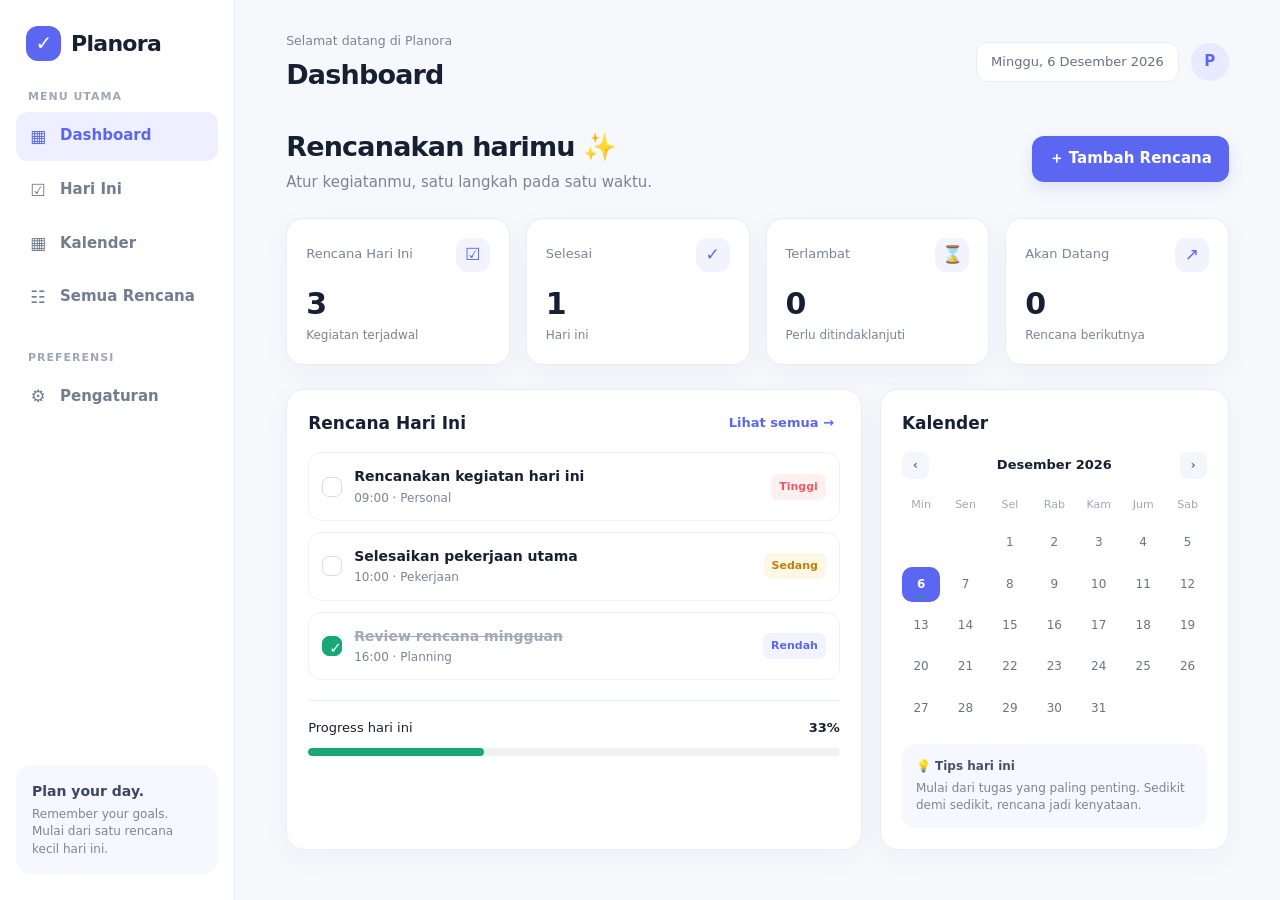
==== index.html @ 11af1746 "Create Planora dashboard starter" ====
<!doctype html>
<html lang="id">
<head>
<meta charset="utf-8"><meta name="viewport" content="width=device-width,initial-scale=1">
<meta name="theme-color" content="#f6f8fc"><title>Planora — Dashboard</title>
<style>
:root{--bg:#f6f8fc;--panel:#fff;--ink:#172033;--muted:#7b8497;--line:#e9edf5;--blue:#5b67f1;--blue2:#eef0ff;--green:#18a875;--orange:#f59e0b;--red:#ef5967;--shadow:0 8px 28px #27365b0a}
*{box-sizing:border-box}body{margin:0;background:var(--bg);color:var(--ink);font:15px/1.45 system-ui,-apple-system,Segoe UI,Roboto,sans-serif}button,input,select,textarea{font:inherit}button{cursor:pointer;border:0}.app{display:flex;min-height:100vh}.sidebar{width:235px;background:#fff;border-right:1px solid var(--line);padding:26px 16px;display:flex;flex-direction:column;gap:28px}.brand{display:flex;align-items:center;gap:10px;font-size:22px;font-weight:800;letter-spacing:-.7px;padding:0 10px}.logo{width:35px;height:35px;border-radius:12px;background:var(--blue);color:white;display:grid;place-items:center;font-size:20px}.navlabel{color:#a0a7b7;font-size:11px;font-weight:700;letter-spacing:1px;padding:0 12px;margin-bottom:7px}.nav{display:grid;gap:5px}.nav button{display:flex;align-items:center;gap:12px;text-align:left;background:transparent;color:#737d91;padding:12px;border-radius:12px;font-weight:600}.nav button.active{background:var(--blue2);color:var(--blue)}.nav .ico{width:20px;text-align:center;font-size:17px}.sidebottom{margin-top:auto;background:#f7f8ff;border-radius:16px;padding:16px;color:#7b8497;font-size:12px}.sidebottom strong{display:block;color:#3c4660;font-size:14px;margin-bottom:5px}.main{flex:1;min-width:0;padding:30px clamp(18px,4vw,52px) 40px}.top{display:flex;align-items:center;justify-content:space-between;gap:14px;margin-bottom:30px}.hello small{color:var(--muted)}h1{font-size:27px;letter-spacing:-.8px;margin:3px 0 0}.topright{display:flex;align-items:center;gap:12px}.todaypill{border:1px solid var(--line);background:white;border-radius:12px;padding:10px 14px;color:#667085;font-size:13px}.avatar{width:38px;height:38px;border-radius:50%;background:#e8eaff;color:var(--blue);display:grid;place-items:center;font-weight:800}.welcome{display:flex;justify-content:space-between;align-items:center;gap:20px;margin-bottom:24px}.welcome p{color:var(--muted);margin:6px 0 0}.primary{background:var(--blue);color:white;padding:12px 17px;border-radius:12px;font-weight:700;box-shadow:0 6px 15px #5b67f126}.stats{display:grid;grid-template-columns:repeat(4,minmax(0,1fr));gap:16px;margin-bottom:24px}.stat{background:var(--panel);border:1px solid var(--line);border-radius:17px;padding:19px;box-shadow:var(--shadow)}.stathead{display:flex;justify-content:space-between;align-items:center;color:var(--muted);font-size:13px}.staticon{width:34px;height:34px;border-radius:11px;background:#f1f3ff;color:var(--blue);display:grid;place-items:center;font-size:17px}.statnum{font-size:30px;font-weight:800;letter-spacing:-1px;margin:10px 0 2px}.statfoot{font-size:12px;color:var(--muted)}.layout{display:grid;grid-template-columns:minmax(0,1.65fr) minmax(260px,1fr);gap:18px}.panel{background:white;border:1px solid var(--line);border-radius:18px;padding:21px;box-shadow:var(--shadow);min-width:0}.panelhead{display:flex;justify-content:space-between;align-items:center;gap:10px;margin-bottom:17px}.panelhead h2{font-size:17px;margin:0}.linkbtn{background:transparent;color:var(--blue);font-size:13px;font-weight:700}.tasklist{display:grid;gap:11px}.task{display:flex;align-items:center;gap:12px;border:1px solid #eff1f6;border-radius:13px;padding:13px}.check{width:20px;height:20px;border:1.5px solid #d5dbea;border-radius:7px;flex-shrink:0;background:white;color:white;display:grid;place-items:center}.task.done .check{background:var(--green);border-color:var(--green)}.taskmain{flex:1;min-width:0}.tasktitle{font-weight:700;font-size:14px;overflow:hidden;text-overflow:ellipsis;white-space:nowrap}.task.done .tasktitle{text-decoration:line-through;color:#a2a9b8}.taskmeta{color:var(--muted);font-size:12px;margin-top:3px}.tag{font-size:11px;font-weight:700;border-radius:7px;padding:5px 8px;background:#f1f3ff;color:var(--blue);white-space:nowrap}.tag.high{background:#fff0f0;color:var(--red)}.tag.medium{background:#fff7e6;color:#c58000}.empty{text-align:center;padding:28px 10px;color:var(--muted)}.empty b{display:block;color:#596277;margin-bottom:5px}.calendarmini{display:grid;grid-template-columns:repeat(7,1fr);gap:6px;text-align:center}.dayname{font-size:11px;color:#a0a7b7;padding:6px 0}.day{font-size:12px;padding:9px 0;border-radius:10px;color:#697387}.day.today{background:var(--blue);color:white;font-weight:800}.day.has{position:relative}.day.has:after{content:"";position:absolute;width:4px;height:4px;border-radius:50%;background:var(--green);bottom:3px;left:calc(50% - 2px)}.monthline{display:flex;justify-content:space-between;align-items:center;margin-bottom:12px;font-size:13px;font-weight:700}.monthline button{background:#f5f6fb;border-radius:8px;width:27px;height:27px;color:#687287}.progress{margin-top:20px;padding-top:18px;border-top:1px solid var(--line)}.progresshead{display:flex;justify-content:space-between;font-size:13px;margin-bottom:10px}.bar{height:8px;background:#eff1f7;border-radius:20px;overflow:hidden}.bar span{display:block;height:100%;background:var(--green);border-radius:20px;width:0}.tip{margin-top:18px;background:#f7f8ff;border-radius:14px;padding:14px;color:#7b8497;font-size:12px}.tip b{display:block;color:#46506b;margin-bottom:4px}.mobilebar{display:none}
@media(max-width:1050px){.stats{grid-template-columns:repeat(2,1fr)}.layout{grid-template-columns:1fr}.sidebar{width:205px}}
@media(max-width:650px){.app{display:block}.sidebar{display:none}.main{padding:19px 15px 90px}.top{margin-bottom:23px}.topright .todaypill{display:none}.welcome{align-items:flex-start;flex-direction:column}.welcome h1{font-size:25px}.primary{width:100%}.stats{gap:10px}.stat{padding:14px}.statnum{font-size:25px}.stathead{font-size:12px}.panel{padding:16px}.task{padding:11px}.tag{display:none}.mobilebar{display:flex;position:fixed;bottom:0;left:0;right:0;background:#ffffffed;backdrop-filter:blur(12px);border-top:1px solid var(--line);padding:9px 8px calc(9px + env(safe-area-inset-bottom));justify-content:space-around;z-index:5}.mobilebar button{background:transparent;color:#8a93a5;display:grid;gap:3px;justify-items:center;font-size:10px;font-weight:700;padding:5px 9px}.mobilebar button.active{color:var(--blue)}.mobilebar span{font-size:18px}}
</style>
</head>
<body>
<div class="app">
<aside class="sidebar">
<div class="brand"><span class="logo">✓</span> Planora</div>
<div><div class="navlabel">MENU UTAMA</div><nav class="nav"><button class="active"><span class="ico">▦</span>Dashboard</button><button><span class="ico">☑</span>Hari Ini</button><button><span class="ico">▦</span>Kalender</button><button><span class="ico">☷</span>Semua Rencana</button></nav></div>
<div><div class="navlabel">PREFERENSI</div><nav class="nav"><button><span class="ico">⚙</span>Pengaturan</button></nav></div>
<div class="sidebottom"><strong>Plan your day.</strong>Remember your goals.<br>Mulai dari satu rencana kecil hari ini.</div>
</aside>
<main class="main">
<header class="top"><div class="hello"><small>Selamat datang di Planora</small><h1>Dashboard</h1></div><div class="topright"><div class="todaypill" id="dateLabel"></div><div class="avatar">P</div></div></header>
<section class="welcome"><div><h1>Rencanakan harimu ✨</h1><p>Atur kegiatanmu, satu langkah pada satu waktu.</p></div><button class="primary" id="addBtn">＋ Tambah Rencana</button></section>
<section class="stats">
<div class="stat"><div class="stathead">Rencana Hari Ini <span class="staticon">☑</span></div><div class="statnum" id="todayCount">0</div><div class="statfoot">Kegiatan terjadwal</div></div>
<div class="stat"><div class="stathead">Selesai <span class="staticon">✓</span></div><div class="statnum" id="doneCount">0</div><div class="statfoot">Hari ini</div></div>
<div class="stat"><div class="stathead">Terlambat <span class="staticon">⌛</span></div><div class="statnum" id="lateCount">0</div><div class="statfoot">Perlu ditindaklanjuti</div></div>
<div class="stat"><div class="stathead">Akan Datang <span class="staticon">↗</span></div><div class="statnum" id="upcomingCount">0</div><div class="statfoot">Rencana berikutnya</div></div>
</section>
<section class="layout">
<div class="panel"><div class="panelhead"><h2>Rencana Hari Ini</h2><button class="linkbtn" id="viewAll">Lihat semua →</button></div><div class="tasklist" id="taskList"></div><div class="progress"><div class="progresshead"><span>Progress hari ini</span><b id="progressText">0%</b></div><div class="bar"><span id="progressBar"></span></div></div></div>
<div class="panel"><div class="panelhead"><h2>Kalender</h2><button class="linkbtn" id="monthName"></button></div><div class="monthline"><button id="prevMonth">‹</button><span id="monthTitle"></span><button id="nextMonth">›</button></div><div class="calendarmini" id="calendar"></div><div class="tip"><b>💡 Tips hari ini</b>Mulai dari tugas yang paling penting. Sedikit demi sedikit, rencana jadi kenyataan.</div></div>
</section>
</main>
</div>
<nav class="mobilebar"><button class="active"><span>▦</span>Home</button><button><span>☑</span>Hari Ini</button><button><span>▦</span>Kalender</button><button><span>☷</span>Rencana</button><button><span>⚙</span>Setting</button></nav>
<script>
const KEY='planora_tasks_v1';
const todayISO=()=>{const d=new Date();return d.getFullYear()+'-'+String(d.getMonth()+1).padStart(2,'0')+'-'+String(d.getDate()).padStart(2,'0')};
let tasks=JSON.parse(localStorage.getItem(KEY)||'[]');
if(!tasks.length){tasks=[{id:1,title:'Rencanakan kegiatan hari ini',date:todayISO(),time:'09:00',category:'Personal',priority:'Tinggi',done:false},{id:2,title:'Selesaikan pekerjaan utama',date:todayISO(),time:'10:00',category:'Pekerjaan',priority:'Sedang',done:false},{id:3,title:'Review rencana mingguan',date:todayISO(),time:'16:00',category:'Planning',priority:'Rendah',done:true}];save()}
function save(){localStorage.setItem(KEY,JSON.stringify(tasks))}
const fmtDate=new Intl.DateTimeFormat('id-ID',{weekday:'long',day:'numeric',month:'long',year:'numeric'});
document.getElementById('dateLabel').textContent=fmtDate.format(new Date());
function render(){const today=todayISO();const todays=tasks.filter(t=>t.date===today);const done=todays.filter(t=>t.done).length;const late=tasks.filter(t=>t.date<today&&!t.done).length;const upcoming=tasks.filter(t=>t.date>today&&!t.done).length;
document.getElementById('todayCount').textContent=todays.length;document.getElementById('doneCount').textContent=done;document.getElementById('lateCount').textContent=late;document.getElementById('upcomingCount').textContent=upcoming;
const pct=todays.length?Math.round(done/todays.length*100):0;document.getElementById('progressText').textContent=pct+'%';document.getElementById('progressBar').style.width=pct+'%';
const list=document.getElementById('taskList');const sorted=todays.slice().sort((a,b)=>(a.time||'').localeCompare(b.time||''));list.innerHTML='';
if(!sorted.length){list.innerHTML='<div class="empty"><b>Belum ada rencana hari ini</b>Tambahkan kegiatan pertamamu.</div>'}
sorted.forEach(t=>{const el=document.createElement('div');el.className='task'+(t.done?' done':'');el.innerHTML='<button class="check" aria-label="Tandai selesai">'+(t.done?'✓':'')+'</button><div class="taskmain"><div class="tasktitle"></div><div class="taskmeta"></div></div><span class="tag '+(t.priority==='Tinggi'?'high':t.priority==='Sedang'?'medium':'')+'"></span>';el.querySelector('.tasktitle').textContent=t.title;el.querySelector('.taskmeta').textContent=(t.time||'Waktu belum diatur')+' · '+(t.category||'Umum');el.querySelector('.tag').textContent=t.priority||'Normal';el.querySelector('.check').onclick=()=>{t.done=!t.done;save();render()};list.appendChild(el)});
renderCalendar();}
let cal=new Date();cal.setDate(1);
function renderCalendar(){const names=['Min','Sen','Sel','Rab','Kam','Jum','Sab'];const calEl=document.getElementById('calendar');calEl.innerHTML=names.map(n=>'<div class="dayname">'+n+'</div>').join('');document.getElementById('monthTitle').textContent=new Intl.DateTimeFormat('id-ID',{month:'long',year:'numeric'}).format(cal);const first=cal.getDay(),days=new Date(cal.getFullYear(),cal.getMonth()+1,0).getDate();for(let i=0;i<first;i++)calEl.appendChild(document.createElement('div'));for(let d=1;d<=days;d++){const date=cal.getFullYear()+'-'+String(cal.getMonth()+1).padStart(2,'0')+'-'+String(d).padStart(2,'0');const el=document.createElement('div');el.className='day'+(date===todayISO()?' today':'')+(tasks.some(t=>t.date===date)?' has':'');el.textContent=d;calEl.appendChild(el)}}
document.getElementById('prevMonth').onclick=()=>{cal.setMonth(cal.getMonth()-1);renderCalendar()};document.getElementById('nextMonth').onclick=()=>{cal.setMonth(cal.getMonth()+1);renderCalendar()};
document.getElementById('addBtn').onclick=()=>{const title=prompt('Nama rencana:');if(!title||!title.trim())return;const date=prompt('Tanggal (YYYY-MM-DD):',todayISO());if(!date)return;const time=prompt('Waktu (HH:MM):','09:00')||'';tasks.push({id:Date.now(),title:title.trim(),date,time,category:'Umum',priority:'Sedang',done:false});save();render()};
document.getElementById('viewAll').onclick=()=>alert('Menu Semua Rencana sedang disiapkan. Rencana tersimpan di perangkat ini.');
render();
</script>
</body></html>
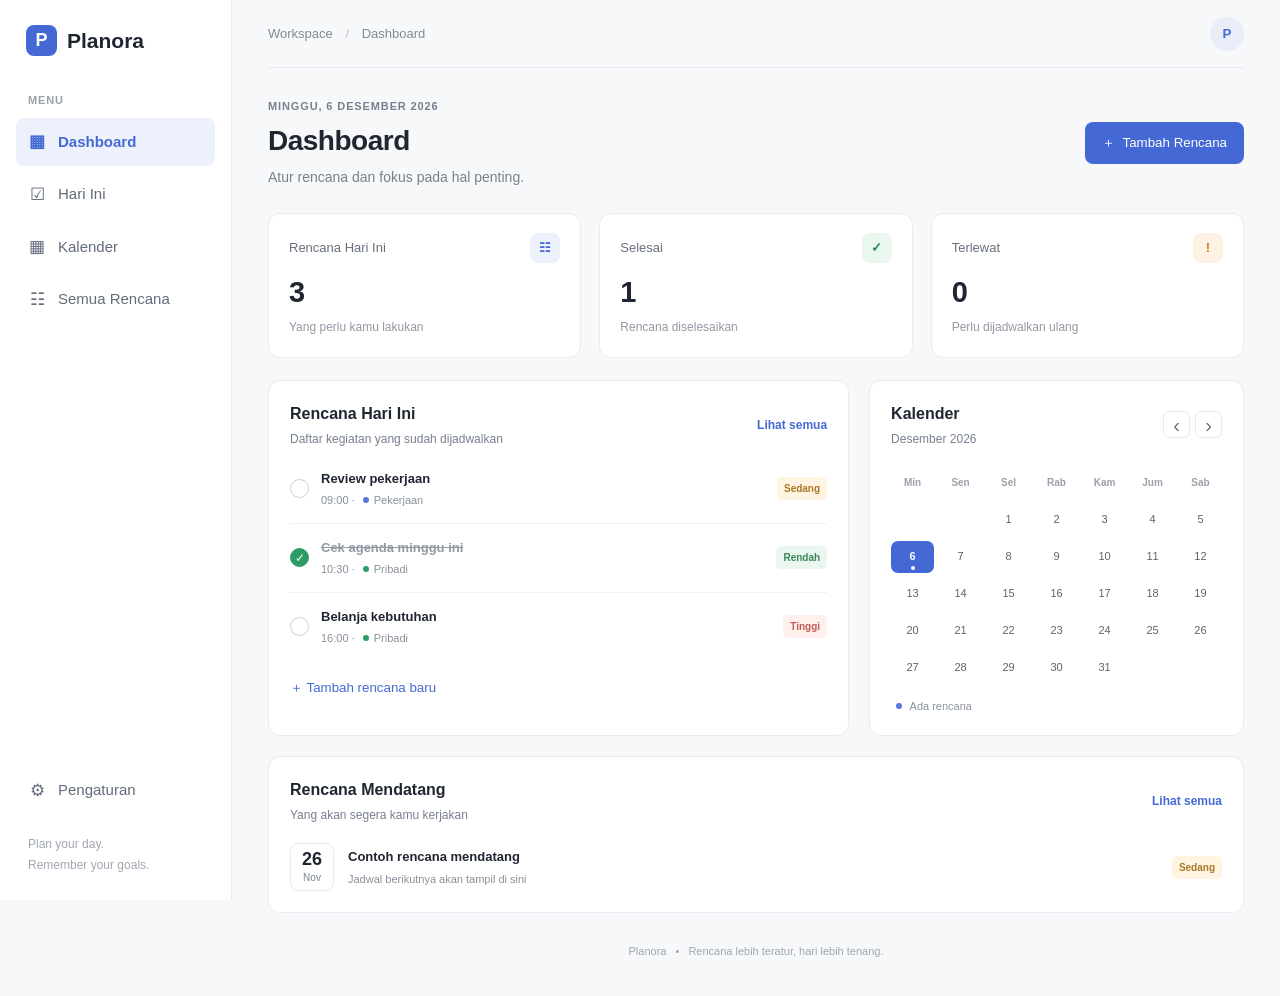
==== commit 8ae53265: "Replace dashboard with clean responsive Planora UI" ====
--- a/index.html
+++ b/index.html
@@ -1,59 +1,25 @@
 <!doctype html>
 <html lang="id">
 <head>
-<meta charset="utf-8"><meta name="viewport" content="width=device-width,initial-scale=1">
-<meta name="theme-color" content="#f6f8fc"><title>Planora — Dashboard</title>
-<style>
-:root{--bg:#f6f8fc;--panel:#fff;--ink:#172033;--muted:#7b8497;--line:#e9edf5;--blue:#5b67f1;--blue2:#eef0ff;--green:#18a875;--orange:#f59e0b;--red:#ef5967;--shadow:0 8px 28px #27365b0a}
-*{box-sizing:border-box}body{margin:0;background:var(--bg);color:var(--ink);font:15px/1.45 system-ui,-apple-system,Segoe UI,Roboto,sans-serif}button,input,select,textarea{font:inherit}button{cursor:pointer;border:0}.app{display:flex;min-height:100vh}.sidebar{width:235px;background:#fff;border-right:1px solid var(--line);padding:26px 16px;display:flex;flex-direction:column;gap:28px}.brand{display:flex;align-items:center;gap:10px;font-size:22px;font-weight:800;letter-spacing:-.7px;padding:0 10px}.logo{width:35px;height:35px;border-radius:12px;background:var(--blue);color:white;display:grid;place-items:center;font-size:20px}.navlabel{color:#a0a7b7;font-size:11px;font-weight:700;letter-spacing:1px;padding:0 12px;margin-bottom:7px}.nav{display:grid;gap:5px}.nav button{display:flex;align-items:center;gap:12px;text-align:left;background:transparent;color:#737d91;padding:12px;border-radius:12px;font-weight:600}.nav button.active{background:var(--blue2);color:var(--blue)}.nav .ico{width:20px;text-align:center;font-size:17px}.sidebottom{margin-top:auto;background:#f7f8ff;border-radius:16px;padding:16px;color:#7b8497;font-size:12px}.sidebottom strong{display:block;color:#3c4660;font-size:14px;margin-bottom:5px}.main{flex:1;min-width:0;padding:30px clamp(18px,4vw,52px) 40px}.top{display:flex;align-items:center;justify-content:space-between;gap:14px;margin-bottom:30px}.hello small{color:var(--muted)}h1{font-size:27px;letter-spacing:-.8px;margin:3px 0 0}.topright{display:flex;align-items:center;gap:12px}.todaypill{border:1px solid var(--line);background:white;border-radius:12px;padding:10px 14px;color:#667085;font-size:13px}.avatar{width:38px;height:38px;border-radius:50%;background:#e8eaff;color:var(--blue);display:grid;place-items:center;font-weight:800}.welcome{display:flex;justify-content:space-between;align-items:center;gap:20px;margin-bottom:24px}.welcome p{color:var(--muted);margin:6px 0 0}.primary{background:var(--blue);color:white;padding:12px 17px;border-radius:12px;font-weight:700;box-shadow:0 6px 15px #5b67f126}.stats{display:grid;grid-template-columns:repeat(4,minmax(0,1fr));gap:16px;margin-bottom:24px}.stat{background:var(--panel);border:1px solid var(--line);border-radius:17px;padding:19px;box-shadow:var(--shadow)}.stathead{display:flex;justify-content:space-between;align-items:center;color:var(--muted);font-size:13px}.staticon{width:34px;height:34px;border-radius:11px;background:#f1f3ff;color:var(--blue);display:grid;place-items:center;font-size:17px}.statnum{font-size:30px;font-weight:800;letter-spacing:-1px;margin:10px 0 2px}.statfoot{font-size:12px;color:var(--muted)}.layout{display:grid;grid-template-columns:minmax(0,1.65fr) minmax(260px,1fr);gap:18px}.panel{background:white;border:1px solid var(--line);border-radius:18px;padding:21px;box-shadow:var(--shadow);min-width:0}.panelhead{display:flex;justify-content:space-between;align-items:center;gap:10px;margin-bottom:17px}.panelhead h2{font-size:17px;margin:0}.linkbtn{background:transparent;color:var(--blue);font-size:13px;font-weight:700}.tasklist{display:grid;gap:11px}.task{display:flex;align-items:center;gap:12px;border:1px solid #eff1f6;border-radius:13px;padding:13px}.check{width:20px;height:20px;border:1.5px solid #d5dbea;border-radius:7px;flex-shrink:0;background:white;color:white;display:grid;place-items:center}.task.done .check{background:var(--green);border-color:var(--green)}.taskmain{flex:1;min-width:0}.tasktitle{font-weight:700;font-size:14px;overflow:hidden;text-overflow:ellipsis;white-space:nowrap}.task.done .tasktitle{text-decoration:line-through;color:#a2a9b8}.taskmeta{color:var(--muted);font-size:12px;margin-top:3px}.tag{font-size:11px;font-weight:700;border-radius:7px;padding:5px 8px;background:#f1f3ff;color:var(--blue);white-space:nowrap}.tag.high{background:#fff0f0;color:var(--red)}.tag.medium{background:#fff7e6;color:#c58000}.empty{text-align:center;padding:28px 10px;color:var(--muted)}.empty b{display:block;color:#596277;margin-bottom:5px}.calendarmini{display:grid;grid-template-columns:repeat(7,1fr);gap:6px;text-align:center}.dayname{font-size:11px;color:#a0a7b7;padding:6px 0}.day{font-size:12px;padding:9px 0;border-radius:10px;color:#697387}.day.today{background:var(--blue);color:white;font-weight:800}.day.has{position:relative}.day.has:after{content:"";position:absolute;width:4px;height:4px;border-radius:50%;background:var(--green);bottom:3px;left:calc(50% - 2px)}.monthline{display:flex;justify-content:space-between;align-items:center;margin-bottom:12px;font-size:13px;font-weight:700}.monthline button{background:#f5f6fb;border-radius:8px;width:27px;height:27px;color:#687287}.progress{margin-top:20px;padding-top:18px;border-top:1px solid var(--line)}.progresshead{display:flex;justify-content:space-between;font-size:13px;margin-bottom:10px}.bar{height:8px;background:#eff1f7;border-radius:20px;overflow:hidden}.bar span{display:block;height:100%;background:var(--green);border-radius:20px;width:0}.tip{margin-top:18px;background:#f7f8ff;border-radius:14px;padding:14px;color:#7b8497;font-size:12px}.tip b{display:block;color:#46506b;margin-bottom:4px}.mobilebar{display:none}
-@media(max-width:1050px){.stats{grid-template-columns:repeat(2,1fr)}.layout{grid-template-columns:1fr}.sidebar{width:205px}}
-@media(max-width:650px){.app{display:block}.sidebar{display:none}.main{padding:19px 15px 90px}.top{margin-bottom:23px}.topright .todaypill{display:none}.welcome{align-items:flex-start;flex-direction:column}.welcome h1{font-size:25px}.primary{width:100%}.stats{gap:10px}.stat{padding:14px}.statnum{font-size:25px}.stathead{font-size:12px}.panel{padding:16px}.task{padding:11px}.tag{display:none}.mobilebar{display:flex;position:fixed;bottom:0;left:0;right:0;background:#ffffffed;backdrop-filter:blur(12px);border-top:1px solid var(--line);padding:9px 8px calc(9px + env(safe-area-inset-bottom));justify-content:space-around;z-index:5}.mobilebar button{background:transparent;color:#8a93a5;display:grid;gap:3px;justify-items:center;font-size:10px;font-weight:700;padding:5px 9px}.mobilebar button.active{color:var(--blue)}.mobilebar span{font-size:18px}}
-</style>
+<meta charset="utf-8"><meta name="viewport" content="width=device-width,initial-scale=1"><meta name="theme-color" content="#fff">
+<title>Planora — Dashboard</title><link rel="stylesheet" href="style.css">
 </head>
-<body>
-<div class="app">
-<aside class="sidebar">
-<div class="brand"><span class="logo">✓</span> Planora</div>
-<div><div class="navlabel">MENU UTAMA</div><nav class="nav"><button class="active"><span class="ico">▦</span>Dashboard</button><button><span class="ico">☑</span>Hari Ini</button><button><span class="ico">▦</span>Kalender</button><button><span class="ico">☷</span>Semua Rencana</button></nav></div>
-<div><div class="navlabel">PREFERENSI</div><nav class="nav"><button><span class="ico">⚙</span>Pengaturan</button></nav></div>
-<div class="sidebottom"><strong>Plan your day.</strong>Remember your goals.<br>Mulai dari satu rencana kecil hari ini.</div>
-</aside>
-<main class="main">
-<header class="top"><div class="hello"><small>Selamat datang di Planora</small><h1>Dashboard</h1></div><div class="topright"><div class="todaypill" id="dateLabel"></div><div class="avatar">P</div></div></header>
-<section class="welcome"><div><h1>Rencanakan harimu ✨</h1><p>Atur kegiatanmu, satu langkah pada satu waktu.</p></div><button class="primary" id="addBtn">＋ Tambah Rencana</button></section>
-<section class="stats">
-<div class="stat"><div class="stathead">Rencana Hari Ini <span class="staticon">☑</span></div><div class="statnum" id="todayCount">0</div><div class="statfoot">Kegiatan terjadwal</div></div>
-<div class="stat"><div class="stathead">Selesai <span class="staticon">✓</span></div><div class="statnum" id="doneCount">0</div><div class="statfoot">Hari ini</div></div>
-<div class="stat"><div class="stathead">Terlambat <span class="staticon">⌛</span></div><div class="statnum" id="lateCount">0</div><div class="statfoot">Perlu ditindaklanjuti</div></div>
-<div class="stat"><div class="stathead">Akan Datang <span class="staticon">↗</span></div><div class="statnum" id="upcomingCount">0</div><div class="statfoot">Rencana berikutnya</div></div>
-</section>
-<section class="layout">
-<div class="panel"><div class="panelhead"><h2>Rencana Hari Ini</h2><button class="linkbtn" id="viewAll">Lihat semua →</button></div><div class="tasklist" id="taskList"></div><div class="progress"><div class="progresshead"><span>Progress hari ini</span><b id="progressText">0%</b></div><div class="bar"><span id="progressBar"></span></div></div></div>
-<div class="panel"><div class="panelhead"><h2>Kalender</h2><button class="linkbtn" id="monthName"></button></div><div class="monthline"><button id="prevMonth">‹</button><span id="monthTitle"></span><button id="nextMonth">›</button></div><div class="calendarmini" id="calendar"></div><div class="tip"><b>💡 Tips hari ini</b>Mulai dari tugas yang paling penting. Sedikit demi sedikit, rencana jadi kenyataan.</div></div>
-</section>
-</main>
-</div>
-<nav class="mobilebar"><button class="active"><span>▦</span>Home</button><button><span>☑</span>Hari Ini</button><button><span>▦</span>Kalender</button><button><span>☷</span>Rencana</button><button><span>⚙</span>Setting</button></nav>
-<script>
-const KEY='planora_tasks_v1';
-const todayISO=()=>{const d=new Date();return d.getFullYear()+'-'+String(d.getMonth()+1).padStart(2,'0')+'-'+String(d.getDate()).padStart(2,'0')};
-let tasks=JSON.parse(localStorage.getItem(KEY)||'[]');
-if(!tasks.length){tasks=[{id:1,title:'Rencanakan kegiatan hari ini',date:todayISO(),time:'09:00',category:'Personal',priority:'Tinggi',done:false},{id:2,title:'Selesaikan pekerjaan utama',date:todayISO(),time:'10:00',category:'Pekerjaan',priority:'Sedang',done:false},{id:3,title:'Review rencana mingguan',date:todayISO(),time:'16:00',category:'Planning',priority:'Rendah',done:true}];save()}
-function save(){localStorage.setItem(KEY,JSON.stringify(tasks))}
-const fmtDate=new Intl.DateTimeFormat('id-ID',{weekday:'long',day:'numeric',month:'long',year:'numeric'});
-document.getElementById('dateLabel').textContent=fmtDate.format(new Date());
-function render(){const today=todayISO();const todays=tasks.filter(t=>t.date===today);const done=todays.filter(t=>t.done).length;const late=tasks.filter(t=>t.date<today&&!t.done).length;const upcoming=tasks.filter(t=>t.date>today&&!t.done).length;
-document.getElementById('todayCount').textContent=todays.length;document.getElementById('doneCount').textContent=done;document.getElementById('lateCount').textContent=late;document.getElementById('upcomingCount').textContent=upcoming;
-const pct=todays.length?Math.round(done/todays.length*100):0;document.getElementById('progressText').textContent=pct+'%';document.getElementById('progressBar').style.width=pct+'%';
-const list=document.getElementById('taskList');const sorted=todays.slice().sort((a,b)=>(a.time||'').localeCompare(b.time||''));list.innerHTML='';
-if(!sorted.length){list.innerHTML='<div class="empty"><b>Belum ada rencana hari ini</b>Tambahkan kegiatan pertamamu.</div>'}
-sorted.forEach(t=>{const el=document.createElement('div');el.className='task'+(t.done?' done':'');el.innerHTML='<button class="check" aria-label="Tandai selesai">'+(t.done?'✓':'')+'</button><div class="taskmain"><div class="tasktitle"></div><div class="taskmeta"></div></div><span class="tag '+(t.priority==='Tinggi'?'high':t.priority==='Sedang'?'medium':'')+'"></span>';el.querySelector('.tasktitle').textContent=t.title;el.querySelector('.taskmeta').textContent=(t.time||'Waktu belum diatur')+' · '+(t.category||'Umum');el.querySelector('.tag').textContent=t.priority||'Normal';el.querySelector('.check').onclick=()=>{t.done=!t.done;save();render()};list.appendChild(el)});
-renderCalendar();}
-let cal=new Date();cal.setDate(1);
-function renderCalendar(){const names=['Min','Sen','Sel','Rab','Kam','Jum','Sab'];const calEl=document.getElementById('calendar');calEl.innerHTML=names.map(n=>'<div class="dayname">'+n+'</div>').join('');document.getElementById('monthTitle').textContent=new Intl.DateTimeFormat('id-ID',{month:'long',year:'numeric'}).format(cal);const first=cal.getDay(),days=new Date(cal.getFullYear(),cal.getMonth()+1,0).getDate();for(let i=0;i<first;i++)calEl.appendChild(document.createElement('div'));for(let d=1;d<=days;d++){const date=cal.getFullYear()+'-'+String(cal.getMonth()+1).padStart(2,'0')+'-'+String(d).padStart(2,'0');const el=document.createElement('div');el.className='day'+(date===todayISO()?' today':'')+(tasks.some(t=>t.date===date)?' has':'');el.textContent=d;calEl.appendChild(el)}}
-document.getElementById('prevMonth').onclick=()=>{cal.setMonth(cal.getMonth()-1);renderCalendar()};document.getElementById('nextMonth').onclick=()=>{cal.setMonth(cal.getMonth()+1);renderCalendar()};
-document.getElementById('addBtn').onclick=()=>{const title=prompt('Nama rencana:');if(!title||!title.trim())return;const date=prompt('Tanggal (YYYY-MM-DD):',todayISO());if(!date)return;const time=prompt('Waktu (HH:MM):','09:00')||'';tasks.push({id:Date.now(),title:title.trim(),date,time,category:'Umum',priority:'Sedang',done:false});save();render()};
-document.getElementById('viewAll').onclick=()=>alert('Menu Semua Rencana sedang disiapkan. Rencana tersimpan di perangkat ini.');
-render();
-</script>
-</body></html>+<body><div class="app-shell">
+<aside class="sidebar"><a class="brand" href="#"><span class="brand-mark">P</span><span>Planora</span></a><div class="nav-label">MENU</div>
+<nav class="main-nav" aria-label="Navigasi"><a class="nav-item active" href="#dashboard"><span class="nav-icon">▦</span>Dashboard</a><a class="nav-item" href="#today"><span class="nav-icon">☑</span>Hari Ini</a><a class="nav-item" href="#calendar"><span class="nav-icon">▦</span>Kalender</a><a class="nav-item" href="#plans"><span class="nav-icon">☷</span>Semua Rencana</a></nav>
+<div class="sidebar-bottom"><a class="nav-item" href="#settings"><span class="nav-icon">⚙</span>Pengaturan</a><div class="sidebar-note">Plan your day.<br>Remember your goals.</div></div></aside>
+<main class="main-content" id="dashboard">
+<header class="topbar"><div class="mobile-brand"><span class="brand-mark">P</span><strong>Planora</strong></div><div class="breadcrumbs">Workspace <span>/</span> Dashboard</div><button class="profile" aria-label="Profil pengguna">P</button></header>
+<section class="page-heading"><div><p class="eyebrow" id="today-date">RINGKASAN HARI INI</p><h1>Dashboard</h1><p class="subheading">Atur rencana dan fokus pada hal penting.</p></div><button class="primary-button" id="open-task-form"><span>＋</span> Tambah Rencana</button></section>
+<section class="summary-grid" aria-label="Ringkasan"><article class="summary-card"><div class="summary-top"><span>Rencana Hari Ini</span><span class="summary-icon blue">☷</span></div><strong id="today-count">0</strong><small>Yang perlu kamu lakukan</small></article><article class="summary-card"><div class="summary-top"><span>Selesai</span><span class="summary-icon green">✓</span></div><strong id="done-count">0</strong><small>Rencana diselesaikan</small></article><article class="summary-card"><div class="summary-top"><span>Terlewat</span><span class="summary-icon orange">!</span></div><strong id="overdue-count">0</strong><small>Perlu dijadwalkan ulang</small></article></section>
+<section class="content-grid"><div class="panel tasks-panel" id="today"><div class="panel-heading"><div><h2>Rencana Hari Ini</h2><p>Daftar kegiatan yang sudah dijadwalkan</p></div><a href="#plans" class="text-link">Lihat semua</a></div><div class="task-list" id="task-list"></div><button class="add-inline" id="add-inline">＋ Tambah rencana baru</button></div>
+<aside class="panel calendar-panel" id="calendar"><div class="panel-heading"><div><h2>Kalender</h2><p id="month-label">Bulan ini</p></div><div class="calendar-controls"><button id="prev-month" aria-label="Bulan sebelumnya">‹</button><button id="next-month" aria-label="Bulan berikutnya">›</button></div></div><div class="calendar-grid" id="calendar-grid"></div><div class="calendar-legend"><span><i class="dot blue-dot"></i> Ada rencana</span></div></aside></section>
+<section class="panel upcoming-panel" id="plans"><div class="panel-heading"><div><h2>Rencana Mendatang</h2><p>Yang akan segera kamu kerjakan</p></div><a href="#plans" class="text-link">Lihat semua</a></div><div class="upcoming-list"><div class="upcoming-date"><strong>26</strong><span>Nov</span></div><div class="upcoming-info"><strong>Contoh rencana mendatang</strong><span>Jadwal berikutnya akan tampil di sini</span></div><span class="priority medium">Sedang</span></div></section>
+<footer class="footer">Planora <span>•</span> Rencana lebih teratur, hari lebih tenang.</footer>
+</main></div>
+<dialog id="task-dialog" class="task-dialog"><form id="task-form"><div class="dialog-heading"><div><h2>Tambah Rencana</h2><p>Catat kegiatan yang ingin kamu lakukan.</p></div><button type="button" class="close-dialog" id="close-dialog" aria-label="Tutup">×</button></div>
+<label>Nama rencana<input name="title" required maxlength="100" placeholder="Contoh: Belajar atau rapat"></label>
+<div class="form-row"><label>Tanggal<input name="date" type="date" required></label><label>Waktu<input name="time" type="time" value="09:00"></label></div>
+<div class="form-row"><label>Kategori<select name="category"><option>Pekerjaan</option><option>Pribadi</option><option>Belajar</option><option>Lainnya</option></select></label><label>Prioritas<select name="priority"><option value="low">Rendah</option><option value="medium" selected>Sedang</option><option value="high">Tinggi</option></select></label></div>
+<div class="dialog-actions"><button type="button" class="secondary-button" id="cancel-dialog">Batal</button><button type="submit" class="primary-button">Simpan Rencana</button></div></form></dialog>
+<script src="app.js"></script></body></html>
--- a/style.css
+++ b/style.css
@@ -0,0 +1,5 @@
+:root{--ink:#202631;--muted:#77808e;--line:#e8ebef;--surface:#fff;--canvas:#f7f8fa;--accent:#4569d4;--accent-dark:#3657bc;--radius:12px}*{box-sizing:border-box}html{scroll-behavior:smooth}body{margin:0;background:var(--canvas);color:var(--ink);font:15px/1.5 Inter,-apple-system,BlinkMacSystemFont,"Segoe UI",Roboto,Arial,sans-serif}.app-shell{min-height:100vh}.sidebar{position:fixed;inset:0 auto 0 0;width:232px;background:#fff;border-right:1px solid var(--line);padding:25px 16px;display:flex;flex-direction:column;z-index:5}.brand{display:flex;align-items:center;gap:10px;text-decoration:none;color:var(--ink);font-size:21px;font-weight:700;padding:0 10px 35px}.brand-mark{width:31px;height:31px;border-radius:8px;background:var(--accent);color:white;display:grid;place-items:center;font-size:18px;font-weight:700}.nav-label{font-size:11px;font-weight:700;letter-spacing:.08em;color:#9aa1ab;padding:0 12px 10px}.main-nav{display:grid;gap:5px}.nav-item{display:flex;align-items:center;gap:12px;padding:11px 12px;border-radius:8px;text-decoration:none;color:#626c7b;font-weight:500}.nav-item:hover{background:#f6f7f9;color:var(--ink)}.nav-item.active{background:#edf1fc;color:var(--accent);font-weight:600}.nav-icon{width:18px;text-align:center;font-size:17px}.sidebar-bottom{margin-top:auto}.sidebar-note{font-size:12px;color:#a1a7b0;line-height:1.7;padding:20px 12px 0}.main-content{margin-left:232px;max-width:1600px;padding:0 36px 28px}.topbar{height:68px;display:flex;align-items:center;justify-content:space-between;border-bottom:1px solid var(--line);margin-bottom:30px}.breadcrumbs{font-size:13px;color:#818a97}.breadcrumbs span{padding:0 9px;color:#c1c6cd}.profile{width:34px;height:34px;border:0;border-radius:50%;background:#e8edf8;color:#4569d4;font-weight:700;cursor:pointer}.mobile-brand{display:none}.page-heading{display:flex;align-items:center;justify-content:space-between;gap:20px;margin-bottom:25px}.eyebrow{font-size:11px;font-weight:700;letter-spacing:.08em;color:var(--muted);margin:0 0 5px}.page-heading h1{font-size:28px;letter-spacing:-.5px;margin:0;font-weight:700}.subheading{margin:5px 0 0;color:var(--muted);font-size:14px}.primary-button,.secondary-button{display:inline-flex;align-items:center;justify-content:center;gap:8px;border:1px solid transparent;border-radius:8px;padding:11px 16px;font:600 14px inherit;cursor:pointer;white-space:nowrap}.primary-button{background:var(--accent);color:#fff}.primary-button:hover{background:var(--accent-dark)}.secondary-button{background:#fff;border-color:#dfe3e9;color:#566170}.summary-grid{display:grid;grid-template-columns:repeat(3,minmax(0,1fr));gap:18px;margin-bottom:22px}.summary-card,.panel{background:var(--surface);border:1px solid var(--line);border-radius:var(--radius)}.summary-card{padding:19px 20px}.summary-top{display:flex;align-items:center;justify-content:space-between;color:#66707d;font-size:13px;font-weight:500}.summary-icon{width:30px;height:30px;border-radius:8px;display:grid;place-items:center;font-weight:700}.summary-icon.blue{background:#edf1fc;color:#4569d4}.summary-icon.green{background:#e9f7ef;color:#278a55}.summary-icon.orange{background:#fff2e4;color:#c77b24}.summary-card>strong{display:block;font-size:29px;line-height:1.3;margin:11px 0 4px;letter-spacing:-.5px}.summary-card small{font-size:12px;color:#9299a4}.content-grid{display:grid;grid-template-columns:minmax(0,1.55fr) minmax(285px,1fr);gap:20px;margin-bottom:20px}.panel{padding:21px}.panel-heading{display:flex;align-items:center;justify-content:space-between;gap:12px;margin-bottom:19px}.panel-heading h2{font-size:16px;margin:0;font-weight:650}.panel-heading p{font-size:12px;color:var(--muted);margin:4px 0 0}.text-link{font-size:12px;color:var(--accent);text-decoration:none;font-weight:600;white-space:nowrap}.task-list{display:grid}.task-row{display:flex;align-items:center;gap:12px;padding:14px 0;border-bottom:1px solid #f0f1f4}.task-row:first-child{padding-top:2px}.task-row:last-child{border-bottom:0}.task-check{width:19px;height:19px;border:1.5px solid #cbd1da;border-radius:50%;background:#fff;flex:0 0 auto;cursor:pointer;color:white;font-size:12px;padding:0}.task-check.checked{background:#2e9c67;border-color:#2e9c67}.task-info{min-width:0;flex:1}.task-info strong,.upcoming-info strong{display:block;font-size:13px;font-weight:600;overflow:hidden;text-overflow:ellipsis;white-space:nowrap}.task-info span,.upcoming-info span{display:block;color:#89919d;font-size:11px;margin-top:4px}.completed{text-decoration:line-through;color:#9299a4}.dot{display:inline-block;width:6px;height:6px;border-radius:50%;margin:0 5px 1px}.blue-dot{background:#5478dc}.green-dot{background:#2e9c67}.purple-dot{background:#9270d5}.priority{font-size:10px;border-radius:5px;padding:4px 7px;font-weight:600;white-space:nowrap}.priority.low{color:#39875b;background:#eaf6ef}.priority.medium{color:#a97723;background:#fff4e2}.priority.high{color:#c15b55;background:#fff0ee}.add-inline{margin-top:10px;background:none;border:0;color:var(--accent);font:600 12px inherit;cursor:pointer;padding:8px 0}.calendar-controls{display:flex;gap:5px}.calendar-controls button{width:27px;height:27px;border:1px solid var(--line);border-radius:6px;background:white;color:#6b7481;font-size:20px;line-height:1;cursor:pointer}.calendar-grid{display:grid;grid-template-columns:repeat(7,1fr);gap:5px;text-align:center}.calendar-grid span{height:32px;display:grid;place-items:center;font-size:11px;color:#596371;border-radius:7px}.calendar-grid .weekday{color:#9aa1ab;font-size:10px;font-weight:600}.calendar-grid .today{background:var(--accent);color:#fff;font-weight:700}.calendar-grid .has-plan{position:relative}.calendar-grid .has-plan:after{content:"";position:absolute;bottom:3px;width:4px;height:4px;border-radius:50%;background:#5478dc}.calendar-grid .today:after{background:white}.calendar-legend{font-size:11px;color:#8a929e;margin-top:14px}.upcoming-panel{margin-bottom:22px}.upcoming-list{display:flex;align-items:center;gap:14px}.upcoming-date{width:44px;height:48px;border:1px solid var(--line);border-radius:8px;display:flex;flex-direction:column;align-items:center;justify-content:center;flex:0 0 auto}.upcoming-date strong{font-size:18px;line-height:1.2}.upcoming-date span{font-size:10px;color:var(--muted)}.upcoming-info{flex:1;min-width:0}.footer{text-align:center;color:#a0a6af;font-size:11px;padding:8px}.footer span{padding:0 6px}.task-dialog{width:min(480px,calc(100% - 28px));border:1px solid var(--line);border-radius:14px;padding:24px;box-shadow:0 20px 60px #1c25301f}.task-dialog::backdrop{background:#20263166}.dialog-heading{display:flex;justify-content:space-between;align-items:flex-start;margin-bottom:20px}.dialog-heading h2{font-size:20px;margin:0}.dialog-heading p{font-size:13px;color:var(--muted);margin:5px 0 0}.close-dialog{border:0;background:#f1f3f6;border-radius:7px;width:30px;height:30px;font-size:21px;cursor:pointer;color:#66707d}.task-dialog label{display:block;font-size:12px;font-weight:600;color:#596371;margin-bottom:14px}.task-dialog input,.task-dialog select{display:block;width:100%;margin-top:7px;border:1px solid #dfe3e9;border-radius:8px;padding:11px;background:#fff;color:var(--ink);font:14px inherit;outline:none}.task-dialog input:focus,.task-dialog select:focus{border-color:#8da2e8;box-shadow:0 0 0 3px #4569d414}.form-row{display:grid;grid-template-columns:1fr 1fr;gap:12px}.dialog-actions{display:flex;justify-content:flex-end;gap:9px;margin-top:8px}
+@media(min-width:1500px){.main-content{padding-left:48px;padding-right:48px}.content-grid{grid-template-columns:minmax(0,1.7fr) minmax(330px,1fr)}}
+@media(max-width:1050px){.sidebar{width:205px}.main-content{margin-left:205px;padding:0 24px 24px}.content-grid{grid-template-columns:1fr}.calendar-panel{max-width:none}.calendar-grid{gap:8px}.calendar-grid span{height:35px}}
+@media(max-width:700px){body{font-size:14px}.sidebar{inset:auto 0 0;width:100%;height:64px;padding:6px 8px;background:#fff;border-right:0;border-top:1px solid var(--line);display:block}.brand,.nav-label,.sidebar-bottom{display:none}.main-nav{display:grid;grid-template-columns:repeat(4,1fr);gap:2px;height:100%}.nav-item{flex-direction:column;justify-content:center;gap:3px;padding:4px 2px;font-size:10px;border-radius:7px}.nav-icon{font-size:18px;height:20px}.main-content{margin:0;padding:0 15px 88px}.topbar{height:57px;margin-bottom:23px}.mobile-brand{display:flex;align-items:center;gap:8px;font-size:17px}.mobile-brand .brand-mark{width:27px;height:27px;font-size:16px}.breadcrumbs{display:none}.profile{width:31px;height:31px}.page-heading{align-items:flex-start;gap:12px;margin-bottom:19px}.page-heading h1{font-size:24px}.subheading{font-size:12px;max-width:230px}.eyebrow{font-size:10px}.page-heading>.primary-button{padding:10px 11px;font-size:12px}.page-heading>.primary-button span{font-size:16px}.summary-grid{gap:9px;margin-bottom:15px}.summary-card{padding:13px 12px;border-radius:10px}.summary-top{font-size:11px;align-items:flex-start}.summary-icon{width:25px;height:25px;font-size:12px}.summary-card>strong{font-size:24px;margin:9px 0 2px}.summary-card small{font-size:10px;line-height:1.4;display:block}.content-grid{gap:14px;margin-bottom:14px}.panel{padding:16px;border-radius:10px}.panel-heading{margin-bottom:15px}.panel-heading h2{font-size:15px}.panel-heading p{font-size:11px}.task-row{gap:9px;padding:12px 0}.task-info strong{font-size:12px}.task-info span{font-size:10px}.priority{font-size:9px;padding:4px 6px}.calendar-grid{gap:4px}.calendar-grid span{height:32px;font-size:11px}.upcoming-panel{margin-bottom:17px}.upcoming-list{gap:10px}.upcoming-date{width:40px;height:44px}.upcoming-info strong{font-size:12px}.upcoming-info span{font-size:10px}.footer{font-size:10px}.task-dialog{padding:19px}.form-row{gap:8px}}
+@media(max-width:380px){.main-content{padding-left:11px;padding-right:11px}.page-heading>.primary-button{font-size:11px;padding:9px}.summary-card{padding:11px 9px}.summary-top{font-size:10px}.summary-card>strong{font-size:22px}.panel{padding:13px}.priority{font-size:8px}.task-row{gap:7px}}
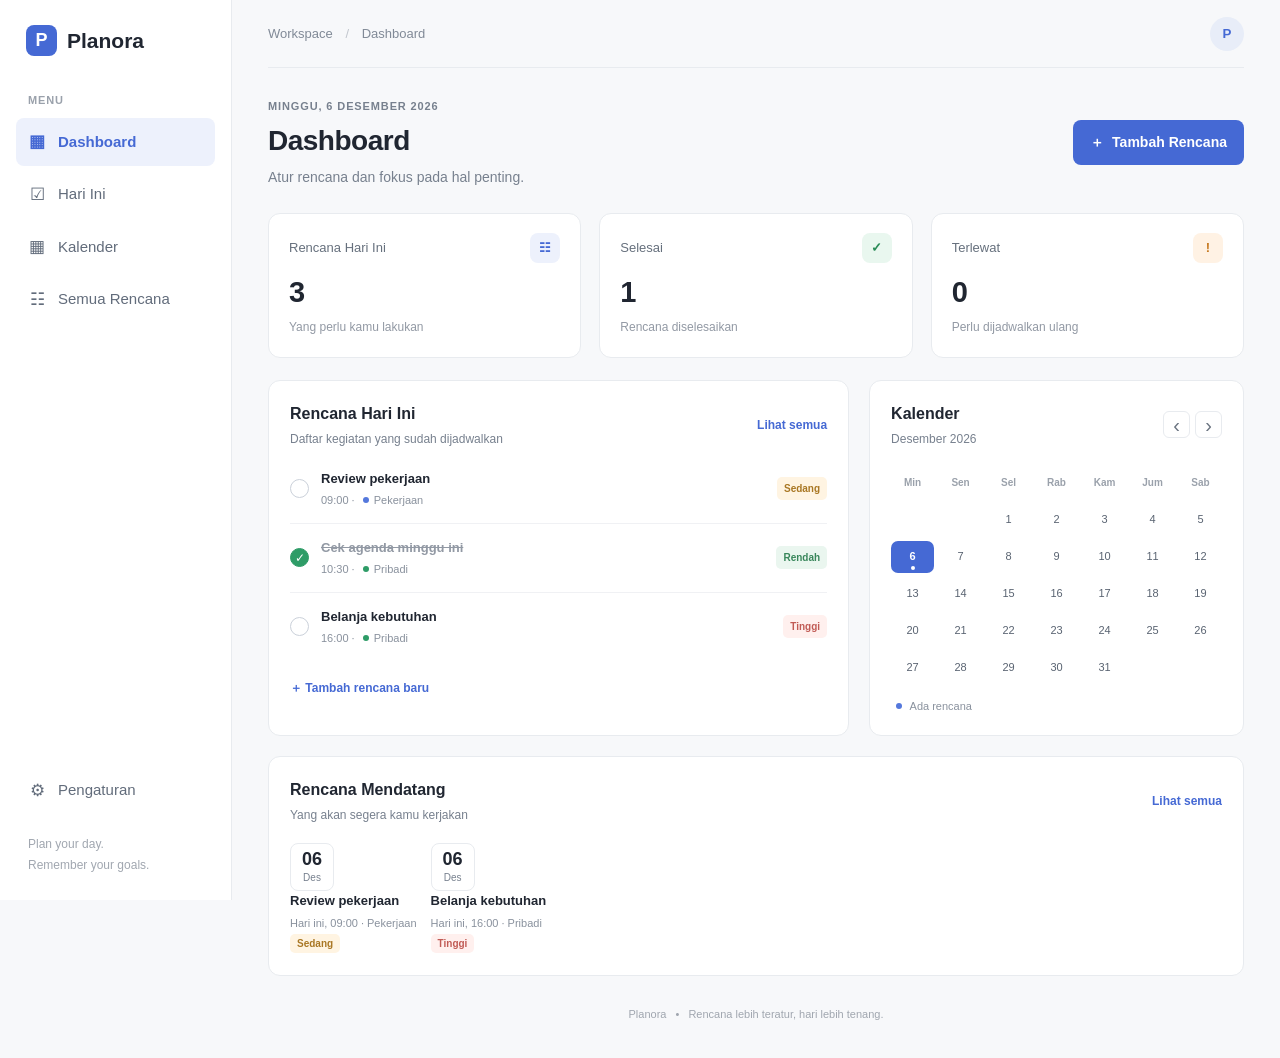
==== commit 691444dd: "Connect upcoming plans section to real task data" ====
--- a/index.html
+++ b/index.html
@@ -14,7 +14,7 @@
 <section class="summary-grid" aria-label="Ringkasan"><article class="summary-card"><div class="summary-top"><span>Rencana Hari Ini</span><span class="summary-icon blue">☷</span></div><strong id="today-count">0</strong><small>Yang perlu kamu lakukan</small></article><article class="summary-card"><div class="summary-top"><span>Selesai</span><span class="summary-icon green">✓</span></div><strong id="done-count">0</strong><small>Rencana diselesaikan</small></article><article class="summary-card"><div class="summary-top"><span>Terlewat</span><span class="summary-icon orange">!</span></div><strong id="overdue-count">0</strong><small>Perlu dijadwalkan ulang</small></article></section>
 <section class="content-grid"><div class="panel tasks-panel" id="today"><div class="panel-heading"><div><h2>Rencana Hari Ini</h2><p>Daftar kegiatan yang sudah dijadwalkan</p></div><a href="#plans" class="text-link">Lihat semua</a></div><div class="task-list" id="task-list"></div><button class="add-inline" id="add-inline">＋ Tambah rencana baru</button></div>
 <aside class="panel calendar-panel" id="calendar"><div class="panel-heading"><div><h2>Kalender</h2><p id="month-label">Bulan ini</p></div><div class="calendar-controls"><button id="prev-month" aria-label="Bulan sebelumnya">‹</button><button id="next-month" aria-label="Bulan berikutnya">›</button></div></div><div class="calendar-grid" id="calendar-grid"></div><div class="calendar-legend"><span><i class="dot blue-dot"></i> Ada rencana</span></div></aside></section>
-<section class="panel upcoming-panel" id="plans"><div class="panel-heading"><div><h2>Rencana Mendatang</h2><p>Yang akan segera kamu kerjakan</p></div><a href="#plans" class="text-link">Lihat semua</a></div><div class="upcoming-list"><div class="upcoming-date"><strong>26</strong><span>Nov</span></div><div class="upcoming-info"><strong>Contoh rencana mendatang</strong><span>Jadwal berikutnya akan tampil di sini</span></div><span class="priority medium">Sedang</span></div></section>
+<section class="panel upcoming-panel" id="plans"><div class="panel-heading"><div><h2>Rencana Mendatang</h2><p>Yang akan segera kamu kerjakan</p></div><a href="#plans" class="text-link">Lihat semua</a></div><div class="upcoming-list" aria-live="polite"></div></section>
 <footer class="footer">Planora <span>•</span> Rencana lebih teratur, hari lebih tenang.</footer>
 </main></div>
 <dialog id="task-dialog" class="task-dialog"><form id="task-form"><div class="dialog-heading"><div><h2>Tambah Rencana</h2><p>Catat kegiatan yang ingin kamu lakukan.</p></div><button type="button" class="close-dialog" id="close-dialog" aria-label="Tutup">×</button></div>
--- a/style.css
+++ b/style.css
@@ -1,4 +1,4 @@
-:root{--ink:#202631;--muted:#77808e;--line:#e8ebef;--surface:#fff;--canvas:#f7f8fa;--accent:#4569d4;--accent-dark:#3657bc;--radius:12px}*{box-sizing:border-box}html{scroll-behavior:smooth}body{margin:0;background:var(--canvas);color:var(--ink);font:15px/1.5 Inter,-apple-system,BlinkMacSystemFont,"Segoe UI",Roboto,Arial,sans-serif}.app-shell{min-height:100vh}.sidebar{position:fixed;inset:0 auto 0 0;width:232px;background:#fff;border-right:1px solid var(--line);padding:25px 16px;display:flex;flex-direction:column;z-index:5}.brand{display:flex;align-items:center;gap:10px;text-decoration:none;color:var(--ink);font-size:21px;font-weight:700;padding:0 10px 35px}.brand-mark{width:31px;height:31px;border-radius:8px;background:var(--accent);color:white;display:grid;place-items:center;font-size:18px;font-weight:700}.nav-label{font-size:11px;font-weight:700;letter-spacing:.08em;color:#9aa1ab;padding:0 12px 10px}.main-nav{display:grid;gap:5px}.nav-item{display:flex;align-items:center;gap:12px;padding:11px 12px;border-radius:8px;text-decoration:none;color:#626c7b;font-weight:500}.nav-item:hover{background:#f6f7f9;color:var(--ink)}.nav-item.active{background:#edf1fc;color:var(--accent);font-weight:600}.nav-icon{width:18px;text-align:center;font-size:17px}.sidebar-bottom{margin-top:auto}.sidebar-note{font-size:12px;color:#a1a7b0;line-height:1.7;padding:20px 12px 0}.main-content{margin-left:232px;max-width:1600px;padding:0 36px 28px}.topbar{height:68px;display:flex;align-items:center;justify-content:space-between;border-bottom:1px solid var(--line);margin-bottom:30px}.breadcrumbs{font-size:13px;color:#818a97}.breadcrumbs span{padding:0 9px;color:#c1c6cd}.profile{width:34px;height:34px;border:0;border-radius:50%;background:#e8edf8;color:#4569d4;font-weight:700;cursor:pointer}.mobile-brand{display:none}.page-heading{display:flex;align-items:center;justify-content:space-between;gap:20px;margin-bottom:25px}.eyebrow{font-size:11px;font-weight:700;letter-spacing:.08em;color:var(--muted);margin:0 0 5px}.page-heading h1{font-size:28px;letter-spacing:-.5px;margin:0;font-weight:700}.subheading{margin:5px 0 0;color:var(--muted);font-size:14px}.primary-button,.secondary-button{display:inline-flex;align-items:center;justify-content:center;gap:8px;border:1px solid transparent;border-radius:8px;padding:11px 16px;font:600 14px inherit;cursor:pointer;white-space:nowrap}.primary-button{background:var(--accent);color:#fff}.primary-button:hover{background:var(--accent-dark)}.secondary-button{background:#fff;border-color:#dfe3e9;color:#566170}.summary-grid{display:grid;grid-template-columns:repeat(3,minmax(0,1fr));gap:18px;margin-bottom:22px}.summary-card,.panel{background:var(--surface);border:1px solid var(--line);border-radius:var(--radius)}.summary-card{padding:19px 20px}.summary-top{display:flex;align-items:center;justify-content:space-between;color:#66707d;font-size:13px;font-weight:500}.summary-icon{width:30px;height:30px;border-radius:8px;display:grid;place-items:center;font-weight:700}.summary-icon.blue{background:#edf1fc;color:#4569d4}.summary-icon.green{background:#e9f7ef;color:#278a55}.summary-icon.orange{background:#fff2e4;color:#c77b24}.summary-card>strong{display:block;font-size:29px;line-height:1.3;margin:11px 0 4px;letter-spacing:-.5px}.summary-card small{font-size:12px;color:#9299a4}.content-grid{display:grid;grid-template-columns:minmax(0,1.55fr) minmax(285px,1fr);gap:20px;margin-bottom:20px}.panel{padding:21px}.panel-heading{display:flex;align-items:center;justify-content:space-between;gap:12px;margin-bottom:19px}.panel-heading h2{font-size:16px;margin:0;font-weight:650}.panel-heading p{font-size:12px;color:var(--muted);margin:4px 0 0}.text-link{font-size:12px;color:var(--accent);text-decoration:none;font-weight:600;white-space:nowrap}.task-list{display:grid}.task-row{display:flex;align-items:center;gap:12px;padding:14px 0;border-bottom:1px solid #f0f1f4}.task-row:first-child{padding-top:2px}.task-row:last-child{border-bottom:0}.task-check{width:19px;height:19px;border:1.5px solid #cbd1da;border-radius:50%;background:#fff;flex:0 0 auto;cursor:pointer;color:white;font-size:12px;padding:0}.task-check.checked{background:#2e9c67;border-color:#2e9c67}.task-info{min-width:0;flex:1}.task-info strong,.upcoming-info strong{display:block;font-size:13px;font-weight:600;overflow:hidden;text-overflow:ellipsis;white-space:nowrap}.task-info span,.upcoming-info span{display:block;color:#89919d;font-size:11px;margin-top:4px}.completed{text-decoration:line-through;color:#9299a4}.dot{display:inline-block;width:6px;height:6px;border-radius:50%;margin:0 5px 1px}.blue-dot{background:#5478dc}.green-dot{background:#2e9c67}.purple-dot{background:#9270d5}.priority{font-size:10px;border-radius:5px;padding:4px 7px;font-weight:600;white-space:nowrap}.priority.low{color:#39875b;background:#eaf6ef}.priority.medium{color:#a97723;background:#fff4e2}.priority.high{color:#c15b55;background:#fff0ee}.add-inline{margin-top:10px;background:none;border:0;color:var(--accent);font:600 12px inherit;cursor:pointer;padding:8px 0}.calendar-controls{display:flex;gap:5px}.calendar-controls button{width:27px;height:27px;border:1px solid var(--line);border-radius:6px;background:white;color:#6b7481;font-size:20px;line-height:1;cursor:pointer}.calendar-grid{display:grid;grid-template-columns:repeat(7,1fr);gap:5px;text-align:center}.calendar-grid span{height:32px;display:grid;place-items:center;font-size:11px;color:#596371;border-radius:7px}.calendar-grid .weekday{color:#9aa1ab;font-size:10px;font-weight:600}.calendar-grid .today{background:var(--accent);color:#fff;font-weight:700}.calendar-grid .has-plan{position:relative}.calendar-grid .has-plan:after{content:"";position:absolute;bottom:3px;width:4px;height:4px;border-radius:50%;background:#5478dc}.calendar-grid .today:after{background:white}.calendar-legend{font-size:11px;color:#8a929e;margin-top:14px}.upcoming-panel{margin-bottom:22px}.upcoming-list{display:flex;align-items:center;gap:14px}.upcoming-date{width:44px;height:48px;border:1px solid var(--line);border-radius:8px;display:flex;flex-direction:column;align-items:center;justify-content:center;flex:0 0 auto}.upcoming-date strong{font-size:18px;line-height:1.2}.upcoming-date span{font-size:10px;color:var(--muted)}.upcoming-info{flex:1;min-width:0}.footer{text-align:center;color:#a0a6af;font-size:11px;padding:8px}.footer span{padding:0 6px}.task-dialog{width:min(480px,calc(100% - 28px));border:1px solid var(--line);border-radius:14px;padding:24px;box-shadow:0 20px 60px #1c25301f}.task-dialog::backdrop{background:#20263166}.dialog-heading{display:flex;justify-content:space-between;align-items:flex-start;margin-bottom:20px}.dialog-heading h2{font-size:20px;margin:0}.dialog-heading p{font-size:13px;color:var(--muted);margin:5px 0 0}.close-dialog{border:0;background:#f1f3f6;border-radius:7px;width:30px;height:30px;font-size:21px;cursor:pointer;color:#66707d}.task-dialog label{display:block;font-size:12px;font-weight:600;color:#596371;margin-bottom:14px}.task-dialog input,.task-dialog select{display:block;width:100%;margin-top:7px;border:1px solid #dfe3e9;border-radius:8px;padding:11px;background:#fff;color:var(--ink);font:14px inherit;outline:none}.task-dialog input:focus,.task-dialog select:focus{border-color:#8da2e8;box-shadow:0 0 0 3px #4569d414}.form-row{display:grid;grid-template-columns:1fr 1fr;gap:12px}.dialog-actions{display:flex;justify-content:flex-end;gap:9px;margin-top:8px}
+:root{--ink:#202631;--muted:#77808e;--line:#e8ebef;--surface:#fff;--canvas:#f7f8fa;--accent:#4569d4;--accent-dark:#3657bc;--radius:12px}*{box-sizing:border-box}html{scroll-behavior:smooth}body{margin:0;background:var(--canvas);color:var(--ink);font:15px/1.5 Inter,-apple-system,BlinkMacSystemFont,"Segoe UI",Roboto,Arial,sans-serif}.app-shell{min-height:100vh}.sidebar{position:fixed;inset:0 auto 0 0;width:232px;background:#fff;border-right:1px solid var(--line);padding:25px 16px;display:flex;flex-direction:column;z-index:5}.brand{display:flex;align-items:center;gap:10px;text-decoration:none;color:var(--ink);font-size:21px;font-weight:700;padding:0 10px 35px}.brand-mark{width:31px;height:31px;border-radius:8px;background:var(--accent);color:white;display:grid;place-items:center;font-size:18px;font-weight:700}.nav-label{font-size:11px;font-weight:700;letter-spacing:.08em;color:#9aa1ab;padding:0 12px 10px}.main-nav{display:grid;gap:5px}.nav-item{display:flex;align-items:center;gap:12px;padding:11px 12px;border-radius:8px;text-decoration:none;color:#626c7b;font-weight:500}.nav-item:hover{background:#f6f7f9;color:var(--ink)}.nav-item.active{background:#edf1fc;color:var(--accent);font-weight:600}.nav-icon{width:18px;text-align:center;font-size:17px}.sidebar-bottom{margin-top:auto}.sidebar-note{font-size:12px;color:#a1a7b0;line-height:1.7;padding:20px 12px 0}.main-content{margin-left:232px;max-width:1600px;padding:0 36px 28px}.topbar{height:68px;display:flex;align-items:center;justify-content:space-between;border-bottom:1px solid var(--line);margin-bottom:30px}.breadcrumbs{font-size:13px;color:#818a97}.breadcrumbs span{padding:0 9px;color:#c1c6cd}.profile{width:34px;height:34px;border:0;border-radius:50%;background:#e8edf8;color:#4569d4;font-weight:700;cursor:pointer}.mobile-brand{display:none}.page-heading{display:flex;align-items:center;justify-content:space-between;gap:20px;margin-bottom:25px}.eyebrow{font-size:11px;font-weight:700;letter-spacing:.08em;color:var(--muted);margin:0 0 5px}.page-heading h1{font-size:28px;letter-spacing:-.5px;margin:0;font-weight:700}.subheading{margin:5px 0 0;color:var(--muted);font-size:14px}.primary-button,.secondary-button{display:inline-flex;align-items:center;justify-content:center;gap:8px;border:1px solid transparent;border-radius:8px;padding:11px 16px;font:inherit;font-size:14px;font-weight:600;cursor:pointer;white-space:nowrap}.primary-button{background:var(--accent);color:#fff}.primary-button:hover{background:var(--accent-dark)}.secondary-button{background:#fff;border-color:#dfe3e9;color:#566170}.summary-grid{display:grid;grid-template-columns:repeat(3,minmax(0,1fr));gap:18px;margin-bottom:22px}.summary-card,.panel{background:var(--surface);border:1px solid var(--line);border-radius:var(--radius)}.summary-card{padding:19px 20px}.summary-top{display:flex;align-items:center;justify-content:space-between;color:#66707d;font-size:13px;font-weight:500}.summary-icon{width:30px;height:30px;border-radius:8px;display:grid;place-items:center;font-weight:700}.summary-icon.blue{background:#edf1fc;color:#4569d4}.summary-icon.green{background:#e9f7ef;color:#278a55}.summary-icon.orange{background:#fff2e4;color:#c77b24}.summary-card>strong{display:block;font-size:29px;line-height:1.3;margin:11px 0 4px;letter-spacing:-.5px}.summary-card small{font-size:12px;color:#9299a4}.content-grid{display:grid;grid-template-columns:minmax(0,1.55fr) minmax(285px,1fr);gap:20px;margin-bottom:20px}.panel{padding:21px}.panel-heading{display:flex;align-items:center;justify-content:space-between;gap:12px;margin-bottom:19px}.panel-heading h2{font-size:16px;margin:0;font-weight:650}.panel-heading p{font-size:12px;color:var(--muted);margin:4px 0 0}.text-link{font-size:12px;color:var(--accent);text-decoration:none;font-weight:600;white-space:nowrap}.task-list{display:grid}.task-row{display:flex;align-items:center;gap:12px;padding:14px 0;border-bottom:1px solid #f0f1f4}.task-row:first-child{padding-top:2px}.task-row:last-child{border-bottom:0}.task-check{width:19px;height:19px;border:1.5px solid #cbd1da;border-radius:50%;background:#fff;flex:0 0 auto;cursor:pointer;color:white;font-size:12px;padding:0}.task-check.checked{background:#2e9c67;border-color:#2e9c67}.task-info{min-width:0;flex:1}.task-info strong,.upcoming-info strong{display:block;font-size:13px;font-weight:600;overflow:hidden;text-overflow:ellipsis;white-space:nowrap}.task-info span,.upcoming-info span{display:block;color:#89919d;font-size:11px;margin-top:4px}.completed{text-decoration:line-through;color:#9299a4}.dot{display:inline-block;width:6px;height:6px;border-radius:50%;margin:0 5px 1px}.blue-dot{background:#5478dc}.green-dot{background:#2e9c67}.purple-dot{background:#9270d5}.priority{font-size:10px;border-radius:5px;padding:4px 7px;font-weight:600;white-space:nowrap}.priority.low{color:#39875b;background:#eaf6ef}.priority.medium{color:#a97723;background:#fff4e2}.priority.high{color:#c15b55;background:#fff0ee}.add-inline{margin-top:10px;background:none;border:0;color:var(--accent);font:inherit;font-size:12px;font-weight:600;cursor:pointer;padding:8px 0}.calendar-controls{display:flex;gap:5px}.calendar-controls button{width:27px;height:27px;border:1px solid var(--line);border-radius:6px;background:white;color:#6b7481;font-size:20px;line-height:1;cursor:pointer}.calendar-grid{display:grid;grid-template-columns:repeat(7,1fr);gap:5px;text-align:center}.calendar-grid span{height:32px;display:grid;place-items:center;font-size:11px;color:#596371;border-radius:7px}.calendar-grid .weekday{color:#9aa1ab;font-size:10px;font-weight:600}.calendar-grid .today{background:var(--accent);color:#fff;font-weight:700}.calendar-grid .has-plan{position:relative}.calendar-grid .has-plan:after{content:"";position:absolute;bottom:3px;width:4px;height:4px;border-radius:50%;background:#5478dc}.calendar-grid .today:after{background:white}.calendar-legend{font-size:11px;color:#8a929e;margin-top:14px}.upcoming-panel{margin-bottom:22px}.upcoming-list{display:flex;align-items:center;gap:14px}.upcoming-date{width:44px;height:48px;border:1px solid var(--line);border-radius:8px;display:flex;flex-direction:column;align-items:center;justify-content:center;flex:0 0 auto}.upcoming-date strong{font-size:18px;line-height:1.2}.upcoming-date span{font-size:10px;color:var(--muted)}.upcoming-info{flex:1;min-width:0}.footer{text-align:center;color:#a0a6af;font-size:11px;padding:8px}.footer span{padding:0 6px}.task-dialog{width:min(480px,calc(100% - 28px));border:1px solid var(--line);border-radius:14px;padding:24px;box-shadow:0 20px 60px #1c25301f}.task-dialog::backdrop{background:#20263166}.dialog-heading{display:flex;justify-content:space-between;align-items:flex-start;margin-bottom:20px}.dialog-heading h2{font-size:20px;margin:0}.dialog-heading p{font-size:13px;color:var(--muted);margin:5px 0 0}.close-dialog{border:0;background:#f1f3f6;border-radius:7px;width:30px;height:30px;font-size:21px;cursor:pointer;color:#66707d}.task-dialog label{display:block;font-size:12px;font-weight:600;color:#596371;margin-bottom:14px}.task-dialog input,.task-dialog select{display:block;width:100%;margin-top:7px;border:1px solid #dfe3e9;border-radius:8px;padding:11px;background:#fff;color:var(--ink);font:inherit;font-size:14px;outline:none}.task-dialog input:focus,.task-dialog select:focus{border-color:#8da2e8;box-shadow:0 0 0 3px #4569d414}.form-row{display:grid;grid-template-columns:1fr 1fr;gap:12px}.dialog-actions{display:flex;justify-content:flex-end;gap:9px;margin-top:8px}
 @media(min-width:1500px){.main-content{padding-left:48px;padding-right:48px}.content-grid{grid-template-columns:minmax(0,1.7fr) minmax(330px,1fr)}}
 @media(max-width:1050px){.sidebar{width:205px}.main-content{margin-left:205px;padding:0 24px 24px}.content-grid{grid-template-columns:1fr}.calendar-panel{max-width:none}.calendar-grid{gap:8px}.calendar-grid span{height:35px}}
 @media(max-width:700px){body{font-size:14px}.sidebar{inset:auto 0 0;width:100%;height:64px;padding:6px 8px;background:#fff;border-right:0;border-top:1px solid var(--line);display:block}.brand,.nav-label,.sidebar-bottom{display:none}.main-nav{display:grid;grid-template-columns:repeat(4,1fr);gap:2px;height:100%}.nav-item{flex-direction:column;justify-content:center;gap:3px;padding:4px 2px;font-size:10px;border-radius:7px}.nav-icon{font-size:18px;height:20px}.main-content{margin:0;padding:0 15px 88px}.topbar{height:57px;margin-bottom:23px}.mobile-brand{display:flex;align-items:center;gap:8px;font-size:17px}.mobile-brand .brand-mark{width:27px;height:27px;font-size:16px}.breadcrumbs{display:none}.profile{width:31px;height:31px}.page-heading{align-items:flex-start;gap:12px;margin-bottom:19px}.page-heading h1{font-size:24px}.subheading{font-size:12px;max-width:230px}.eyebrow{font-size:10px}.page-heading>.primary-button{padding:10px 11px;font-size:12px}.page-heading>.primary-button span{font-size:16px}.summary-grid{gap:9px;margin-bottom:15px}.summary-card{padding:13px 12px;border-radius:10px}.summary-top{font-size:11px;align-items:flex-start}.summary-icon{width:25px;height:25px;font-size:12px}.summary-card>strong{font-size:24px;margin:9px 0 2px}.summary-card small{font-size:10px;line-height:1.4;display:block}.content-grid{gap:14px;margin-bottom:14px}.panel{padding:16px;border-radius:10px}.panel-heading{margin-bottom:15px}.panel-heading h2{font-size:15px}.panel-heading p{font-size:11px}.task-row{gap:9px;padding:12px 0}.task-info strong{font-size:12px}.task-info span{font-size:10px}.priority{font-size:9px;padding:4px 6px}.calendar-grid{gap:4px}.calendar-grid span{height:32px;font-size:11px}.upcoming-panel{margin-bottom:17px}.upcoming-list{gap:10px}.upcoming-date{width:40px;height:44px}.upcoming-info strong{font-size:12px}.upcoming-info span{font-size:10px}.footer{font-size:10px}.task-dialog{padding:19px}.form-row{gap:8px}}
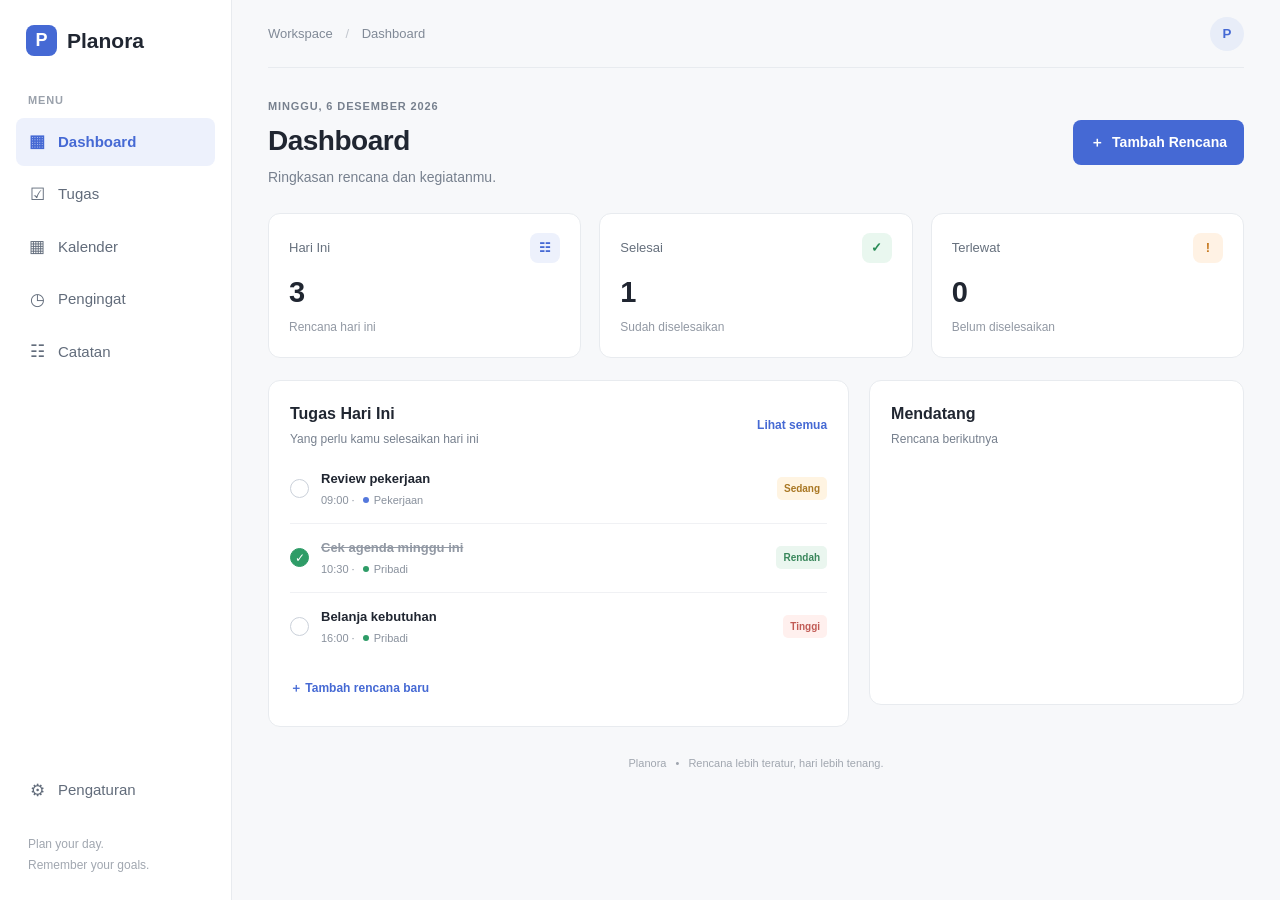
==== commit fa972f98: "Simplify Planora dashboard overview" ====
--- a/index.html
+++ b/index.html
@@ -5,16 +5,26 @@
 <title>Planora — Dashboard</title><link rel="stylesheet" href="style.css">
 </head>
 <body><div class="app-shell">
-<aside class="sidebar"><a class="brand" href="#"><span class="brand-mark">P</span><span>Planora</span></a><div class="nav-label">MENU</div>
-<nav class="main-nav" aria-label="Navigasi"><a class="nav-item active" href="#dashboard"><span class="nav-icon">▦</span>Dashboard</a><a class="nav-item" href="#today"><span class="nav-icon">☑</span>Hari Ini</a><a class="nav-item" href="#calendar"><span class="nav-icon">▦</span>Kalender</a><a class="nav-item" href="#plans"><span class="nav-icon">☷</span>Semua Rencana</a></nav>
-<div class="sidebar-bottom"><a class="nav-item" href="#settings"><span class="nav-icon">⚙</span>Pengaturan</a><div class="sidebar-note">Plan your day.<br>Remember your goals.</div></div></aside>
+<aside class="sidebar">
+<a class="brand" href="index.html"><span class="brand-mark">P</span><span>Planora</span></a>
+<div class="nav-label">MENU</div>
+<nav class="main-nav" aria-label="Navigasi">
+<a class="nav-item active" href="index.html"><span class="nav-icon">▦</span>Dashboard</a>
+<a class="nav-item" href="#tasks" data-feature="Tugas"><span class="nav-icon">☑</span>Tugas</a>
+<a class="nav-item" href="#calendar" data-feature="Kalender"><span class="nav-icon">▦</span>Kalender</a>
+<a class="nav-item" href="#reminders" data-feature="Pengingat"><span class="nav-icon">◷</span>Pengingat</a>
+<a class="nav-item" href="#notes" data-feature="Catatan"><span class="nav-icon">☷</span>Catatan</a>
+</nav>
+<div class="sidebar-bottom"><a class="nav-item" href="#settings" data-feature="Pengaturan"><span class="nav-icon">⚙</span>Pengaturan</a><div class="sidebar-note">Plan your day.<br>Remember your goals.</div></div>
+</aside>
 <main class="main-content" id="dashboard">
 <header class="topbar"><div class="mobile-brand"><span class="brand-mark">P</span><strong>Planora</strong></div><div class="breadcrumbs">Workspace <span>/</span> Dashboard</div><button class="profile" aria-label="Profil pengguna">P</button></header>
-<section class="page-heading"><div><p class="eyebrow" id="today-date">RINGKASAN HARI INI</p><h1>Dashboard</h1><p class="subheading">Atur rencana dan fokus pada hal penting.</p></div><button class="primary-button" id="open-task-form"><span>＋</span> Tambah Rencana</button></section>
-<section class="summary-grid" aria-label="Ringkasan"><article class="summary-card"><div class="summary-top"><span>Rencana Hari Ini</span><span class="summary-icon blue">☷</span></div><strong id="today-count">0</strong><small>Yang perlu kamu lakukan</small></article><article class="summary-card"><div class="summary-top"><span>Selesai</span><span class="summary-icon green">✓</span></div><strong id="done-count">0</strong><small>Rencana diselesaikan</small></article><article class="summary-card"><div class="summary-top"><span>Terlewat</span><span class="summary-icon orange">!</span></div><strong id="overdue-count">0</strong><small>Perlu dijadwalkan ulang</small></article></section>
-<section class="content-grid"><div class="panel tasks-panel" id="today"><div class="panel-heading"><div><h2>Rencana Hari Ini</h2><p>Daftar kegiatan yang sudah dijadwalkan</p></div><a href="#plans" class="text-link">Lihat semua</a></div><div class="task-list" id="task-list"></div><button class="add-inline" id="add-inline">＋ Tambah rencana baru</button></div>
-<aside class="panel calendar-panel" id="calendar"><div class="panel-heading"><div><h2>Kalender</h2><p id="month-label">Bulan ini</p></div><div class="calendar-controls"><button id="prev-month" aria-label="Bulan sebelumnya">‹</button><button id="next-month" aria-label="Bulan berikutnya">›</button></div></div><div class="calendar-grid" id="calendar-grid"></div><div class="calendar-legend"><span><i class="dot blue-dot"></i> Ada rencana</span></div></aside></section>
-<section class="panel upcoming-panel" id="plans"><div class="panel-heading"><div><h2>Rencana Mendatang</h2><p>Yang akan segera kamu kerjakan</p></div><a href="#plans" class="text-link">Lihat semua</a></div><div class="upcoming-list" aria-live="polite"></div></section>
+<section class="page-heading"><div><p class="eyebrow" id="today-date">RINGKASAN HARI INI</p><h1>Dashboard</h1><p class="subheading">Ringkasan rencana dan kegiatanmu.</p></div><button class="primary-button" id="open-task-form"><span>＋</span> Tambah Rencana</button></section>
+<section class="summary-grid" aria-label="Ringkasan"><article class="summary-card"><div class="summary-top"><span>Hari Ini</span><span class="summary-icon blue">☷</span></div><strong id="today-count">0</strong><small>Rencana hari ini</small></article><article class="summary-card"><div class="summary-top"><span>Selesai</span><span class="summary-icon green">✓</span></div><strong id="done-count">0</strong><small>Sudah diselesaikan</small></article><article class="summary-card"><div class="summary-top"><span>Terlewat</span><span class="summary-icon orange">!</span></div><strong id="overdue-count">0</strong><small>Belum diselesaikan</small></article></section>
+<section class="content-grid dashboard-content">
+<div class="panel tasks-panel" id="tasks"><div class="panel-heading"><div><h2>Tugas Hari Ini</h2><p>Yang perlu kamu selesaikan hari ini</p></div><a href="#tasks" class="text-link" data-feature="Semua Tugas">Lihat semua</a></div><div class="task-list" id="task-list"></div><button class="add-inline" id="add-inline">＋ Tambah rencana baru</button></div>
+<div class="panel upcoming-panel" id="upcoming"><div class="panel-heading"><div><h2>Mendatang</h2><p>Rencana berikutnya</p></div></div><div class="upcoming-list" aria-live="polite"></div></div>
+</section>
 <footer class="footer">Planora <span>•</span> Rencana lebih teratur, hari lebih tenang.</footer>
 </main></div>
 <dialog id="task-dialog" class="task-dialog"><form id="task-form"><div class="dialog-heading"><div><h2>Tambah Rencana</h2><p>Catat kegiatan yang ingin kamu lakukan.</p></div><button type="button" class="close-dialog" id="close-dialog" aria-label="Tutup">×</button></div>
--- a/style.css
+++ b/style.css
@@ -3,3 +3,14 @@
 @media(max-width:1050px){.sidebar{width:205px}.main-content{margin-left:205px;padding:0 24px 24px}.content-grid{grid-template-columns:1fr}.calendar-panel{max-width:none}.calendar-grid{gap:8px}.calendar-grid span{height:35px}}
 @media(max-width:700px){body{font-size:14px}.sidebar{inset:auto 0 0;width:100%;height:64px;padding:6px 8px;background:#fff;border-right:0;border-top:1px solid var(--line);display:block}.brand,.nav-label,.sidebar-bottom{display:none}.main-nav{display:grid;grid-template-columns:repeat(4,1fr);gap:2px;height:100%}.nav-item{flex-direction:column;justify-content:center;gap:3px;padding:4px 2px;font-size:10px;border-radius:7px}.nav-icon{font-size:18px;height:20px}.main-content{margin:0;padding:0 15px 88px}.topbar{height:57px;margin-bottom:23px}.mobile-brand{display:flex;align-items:center;gap:8px;font-size:17px}.mobile-brand .brand-mark{width:27px;height:27px;font-size:16px}.breadcrumbs{display:none}.profile{width:31px;height:31px}.page-heading{align-items:flex-start;gap:12px;margin-bottom:19px}.page-heading h1{font-size:24px}.subheading{font-size:12px;max-width:230px}.eyebrow{font-size:10px}.page-heading>.primary-button{padding:10px 11px;font-size:12px}.page-heading>.primary-button span{font-size:16px}.summary-grid{gap:9px;margin-bottom:15px}.summary-card{padding:13px 12px;border-radius:10px}.summary-top{font-size:11px;align-items:flex-start}.summary-icon{width:25px;height:25px;font-size:12px}.summary-card>strong{font-size:24px;margin:9px 0 2px}.summary-card small{font-size:10px;line-height:1.4;display:block}.content-grid{gap:14px;margin-bottom:14px}.panel{padding:16px;border-radius:10px}.panel-heading{margin-bottom:15px}.panel-heading h2{font-size:15px}.panel-heading p{font-size:11px}.task-row{gap:9px;padding:12px 0}.task-info strong{font-size:12px}.task-info span{font-size:10px}.priority{font-size:9px;padding:4px 6px}.calendar-grid{gap:4px}.calendar-grid span{height:32px;font-size:11px}.upcoming-panel{margin-bottom:17px}.upcoming-list{gap:10px}.upcoming-date{width:40px;height:44px}.upcoming-info strong{font-size:12px}.upcoming-info span{font-size:10px}.footer{font-size:10px}.task-dialog{padding:19px}.form-row{gap:8px}}
 @media(max-width:380px){.main-content{padding-left:11px;padding-right:11px}.page-heading>.primary-button{font-size:11px;padding:9px}.summary-card{padding:11px 9px}.summary-top{font-size:10px}.summary-card>strong{font-size:22px}.panel{padding:13px}.priority{font-size:8px}.task-row{gap:7px}}
+
+
+/* Perbaikan elemen dinamis dashboard */
+.empty-state{margin:0;padding:20px 10px;color:var(--muted);font-size:13px;line-height:1.6}
+.notice{margin:-10px 0 20px;padding:10px 13px;border:1px solid #dfe6fb;border-radius:8px;background:#f4f6ff;color:#465aa5;font-size:13px}
+.upcoming-list{display:flex;flex-direction:column;align-items:stretch;gap:10px}
+.upcoming-list-item{display:flex;align-items:center;gap:14px;padding:11px 0;border-bottom:1px solid #f0f1f4}
+.upcoming-list-item:last-child{border-bottom:0}
+.upcoming-list-item .upcoming-info{flex:1;min-width:0}
+.upcoming-list-item .upcoming-date{flex:0 0 44px}
+@media(max-width:700px){.upcoming-list-item{gap:10px}.upcoming-list-item .upcoming-date{flex-basis:40px}.notice{font-size:12px}}
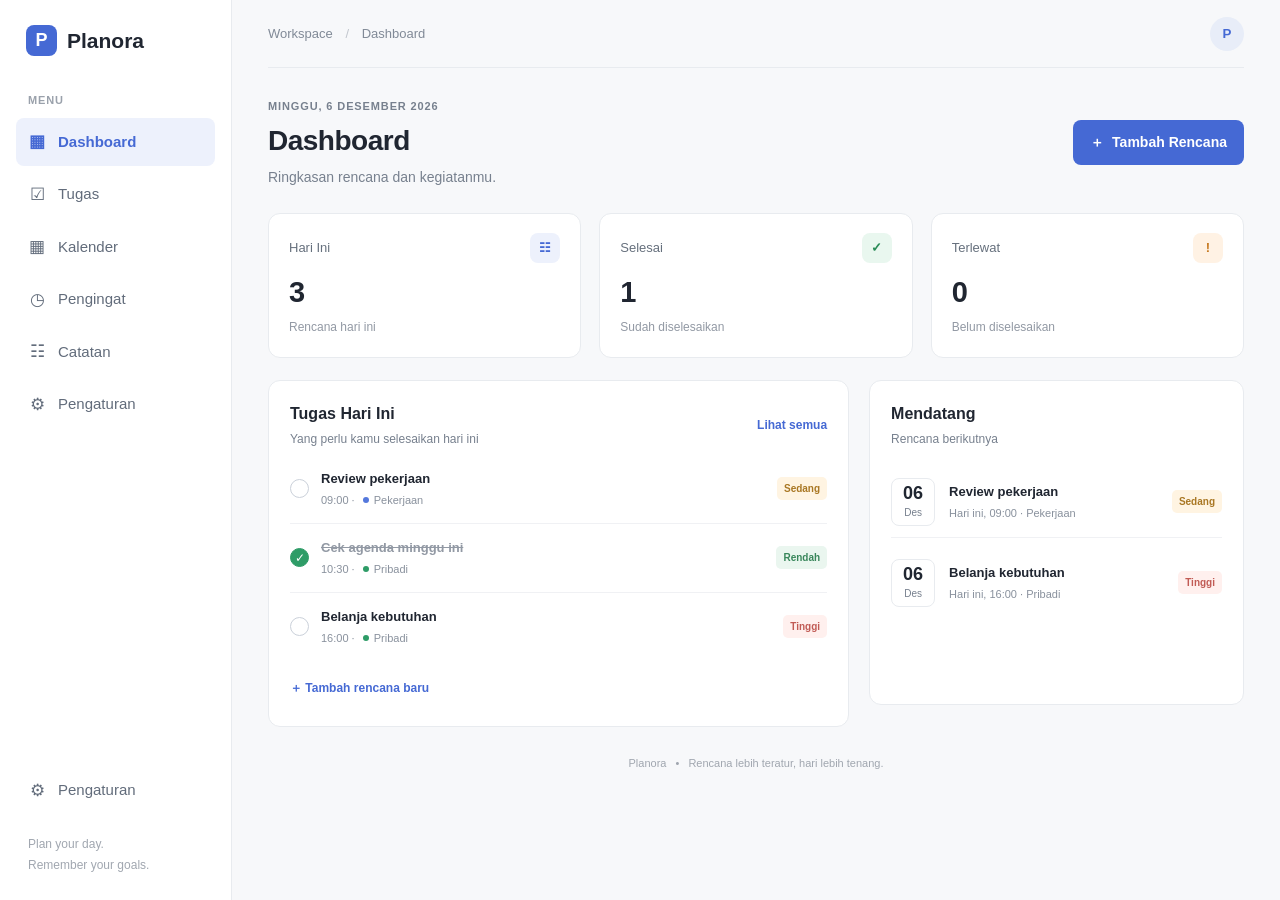
==== commit 407c6ab5: "Add compact mobile feature navigation" ====
--- a/index.html
+++ b/index.html
@@ -14,6 +14,7 @@
 <a class="nav-item" href="#calendar" data-feature="Kalender"><span class="nav-icon">▦</span>Kalender</a>
 <a class="nav-item" href="#reminders" data-feature="Pengingat"><span class="nav-icon">◷</span>Pengingat</a>
 <a class="nav-item" href="#notes" data-feature="Catatan"><span class="nav-icon">☷</span>Catatan</a>
+<a class="nav-item mobile-settings" href="#settings" data-feature="Pengaturan"><span class="nav-icon">⚙</span>Pengaturan</a>
 </nav>
 <div class="sidebar-bottom"><a class="nav-item" href="#settings" data-feature="Pengaturan"><span class="nav-icon">⚙</span>Pengaturan</a><div class="sidebar-note">Plan your day.<br>Remember your goals.</div></div>
 </aside>
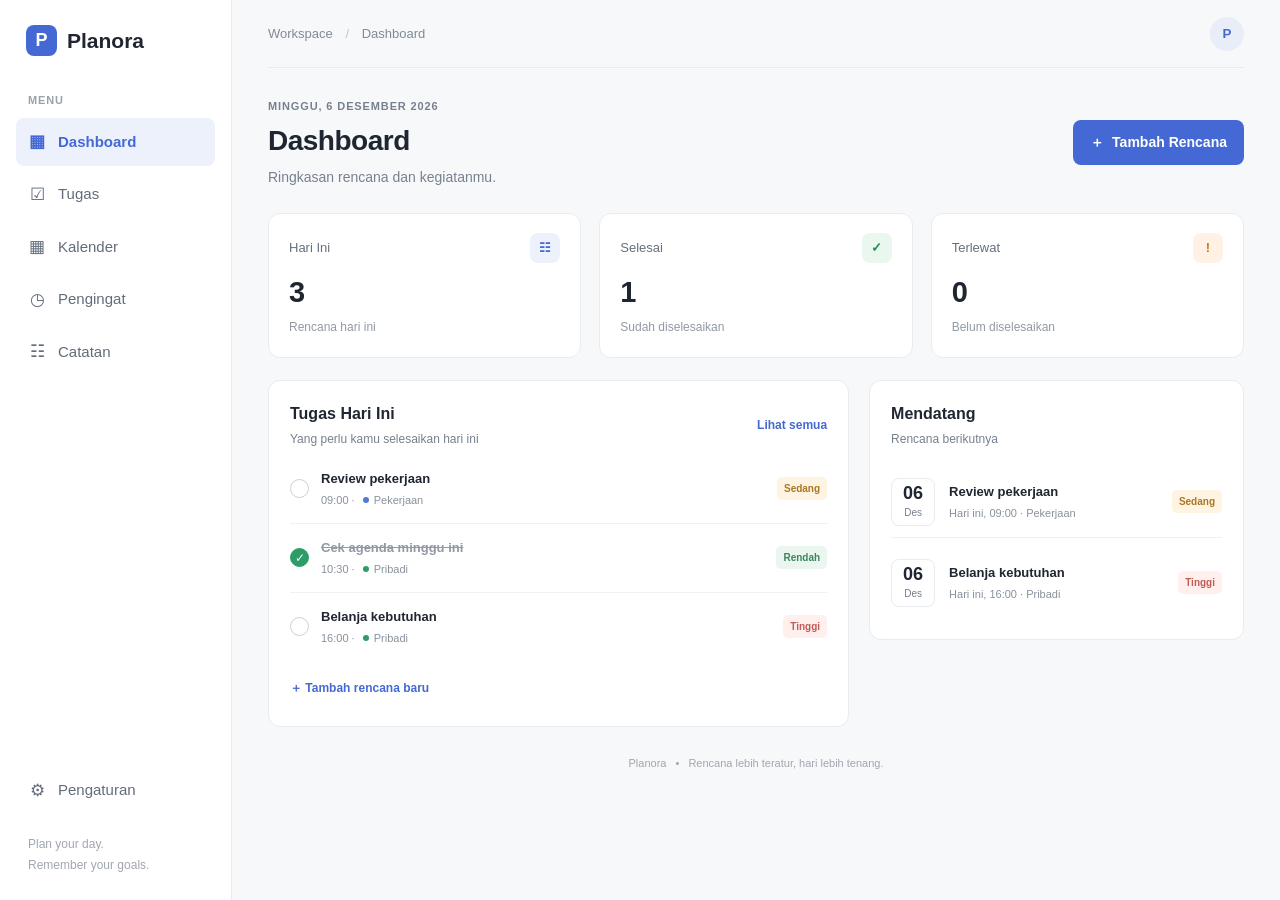
==== commit a5129115: "Connect dashboard task buttons to tasks page" ====
--- a/index.html
+++ b/index.html
@@ -10,7 +10,7 @@
 <div class="nav-label">MENU</div>
 <nav class="main-nav" aria-label="Navigasi">
 <a class="nav-item active" href="index.html"><span class="nav-icon">▦</span>Dashboard</a>
-<a class="nav-item" href="#tasks" data-feature="Tugas"><span class="nav-icon">☑</span>Tugas</a>
+<a class="nav-item" href="tasks.html"><span class="nav-icon">☑</span>Tugas</a>
 <a class="nav-item" href="#calendar" data-feature="Kalender"><span class="nav-icon">▦</span>Kalender</a>
 <a class="nav-item" href="#reminders" data-feature="Pengingat"><span class="nav-icon">◷</span>Pengingat</a>
 <a class="nav-item" href="#notes" data-feature="Catatan"><span class="nav-icon">☷</span>Catatan</a>
@@ -23,7 +23,7 @@
 <section class="page-heading"><div><p class="eyebrow" id="today-date">RINGKASAN HARI INI</p><h1>Dashboard</h1><p class="subheading">Ringkasan rencana dan kegiatanmu.</p></div><button class="primary-button" id="open-task-form"><span>＋</span> Tambah Rencana</button></section>
 <section class="summary-grid" aria-label="Ringkasan"><article class="summary-card"><div class="summary-top"><span>Hari Ini</span><span class="summary-icon blue">☷</span></div><strong id="today-count">0</strong><small>Rencana hari ini</small></article><article class="summary-card"><div class="summary-top"><span>Selesai</span><span class="summary-icon green">✓</span></div><strong id="done-count">0</strong><small>Sudah diselesaikan</small></article><article class="summary-card"><div class="summary-top"><span>Terlewat</span><span class="summary-icon orange">!</span></div><strong id="overdue-count">0</strong><small>Belum diselesaikan</small></article></section>
 <section class="content-grid dashboard-content">
-<div class="panel tasks-panel" id="tasks"><div class="panel-heading"><div><h2>Tugas Hari Ini</h2><p>Yang perlu kamu selesaikan hari ini</p></div><a href="#tasks" class="text-link" data-feature="Semua Tugas">Lihat semua</a></div><div class="task-list" id="task-list"></div><button class="add-inline" id="add-inline">＋ Tambah rencana baru</button></div>
+<div class="panel tasks-panel" id="tasks"><div class="panel-heading"><div><h2>Tugas Hari Ini</h2><p>Yang perlu kamu selesaikan hari ini</p></div><a href="tasks.html" class="text-link">Lihat semua</a></div><div class="task-list" id="task-list"></div><button class="add-inline" id="add-inline">＋ Tambah rencana baru</button></div>
 <div class="panel upcoming-panel" id="upcoming"><div class="panel-heading"><div><h2>Mendatang</h2><p>Rencana berikutnya</p></div></div><div class="upcoming-list" aria-live="polite"></div></div>
 </section>
 <footer class="footer">Planora <span>•</span> Rencana lebih teratur, hari lebih tenang.</footer>
--- a/style.css
+++ b/style.css
@@ -14,3 +14,22 @@
 .upcoming-list-item .upcoming-info{flex:1;min-width:0}
 .upcoming-list-item .upcoming-date{flex:0 0 44px}
 @media(max-width:700px){.upcoming-list-item{gap:10px}.upcoming-list-item .upcoming-date{flex-basis:40px}.notice{font-size:12px}}
+
+/* Dashboard ringkas: fokus pada tugas hari ini dan agenda berikutnya */
+.dashboard-content{align-items:start}
+.dashboard-content .upcoming-panel{margin:0}
+.mobile-settings{display:none}
+@media(max-width:700px){
+  .main-nav{grid-template-columns:repeat(6,minmax(0,1fr))}
+  .mobile-settings{display:flex}
+  .dashboard-content{grid-template-columns:1fr;gap:13px}
+  .dashboard-content .upcoming-panel{margin:0}
+  .dashboard-content .panel-heading{margin-bottom:12px}
+  .page-heading{margin-bottom:17px}
+  .summary-grid{margin-bottom:13px}
+}
+@media(max-width:390px){
+  .nav-item{font-size:9px}
+  .nav-icon{font-size:16px}
+  .main-nav{gap:0}
+}
